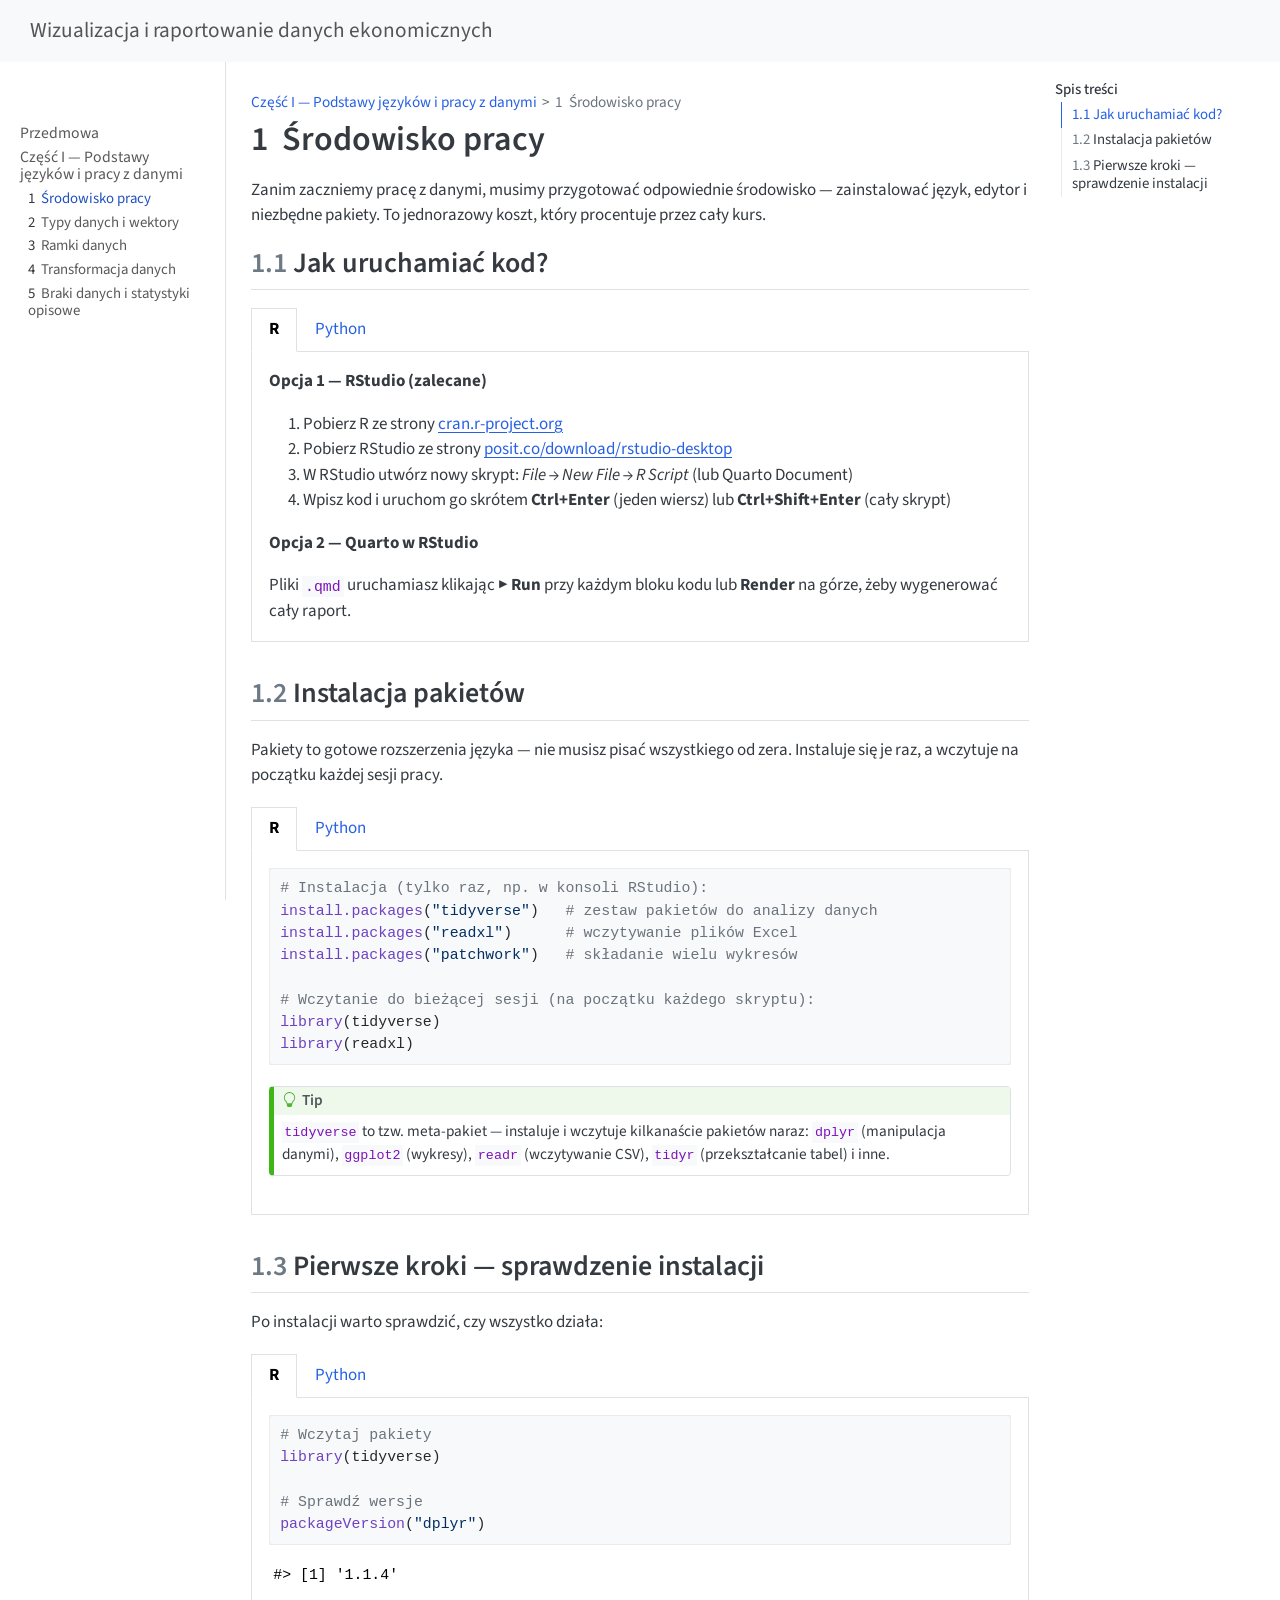
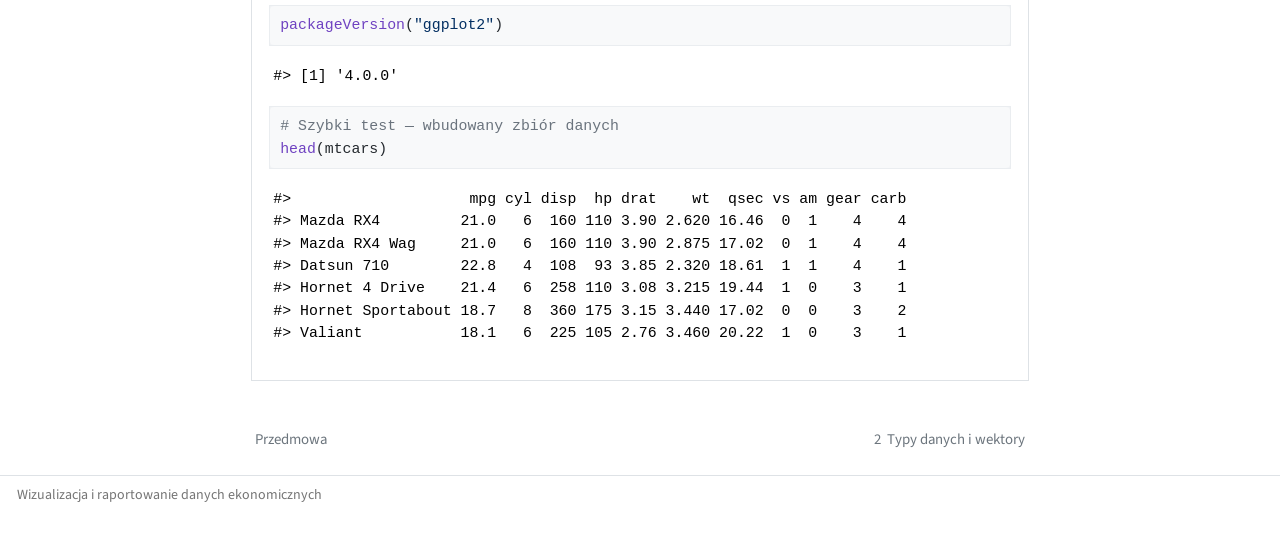
==== 01_srodowisko.html @ a5f4fa2a "Built site for gh-pages" ====
<!DOCTYPE html>
<html xmlns="http://www.w3.org/1999/xhtml" lang="en" xml:lang="en"><head>

<meta charset="utf-8">
<meta name="generator" content="quarto-1.6.42">

<meta name="viewport" content="width=device-width, initial-scale=1.0, user-scalable=yes">


<title>1&nbsp; Środowisko pracy – Wizualizacja i raportowanie danych ekonomicznych</title>
<style>
code{white-space: pre-wrap;}
span.smallcaps{font-variant: small-caps;}
div.columns{display: flex; gap: min(4vw, 1.5em);}
div.column{flex: auto; overflow-x: auto;}
div.hanging-indent{margin-left: 1.5em; text-indent: -1.5em;}
ul.task-list{list-style: none;}
ul.task-list li input[type="checkbox"] {
  width: 0.8em;
  margin: 0 0.8em 0.2em -1em; /* quarto-specific, see https://github.com/quarto-dev/quarto-cli/issues/4556 */ 
  vertical-align: middle;
}
/* CSS for syntax highlighting */
pre > code.sourceCode { white-space: pre; position: relative; }
pre > code.sourceCode > span { line-height: 1.25; }
pre > code.sourceCode > span:empty { height: 1.2em; }
.sourceCode { overflow: visible; }
code.sourceCode > span { color: inherit; text-decoration: inherit; }
div.sourceCode { margin: 1em 0; }
pre.sourceCode { margin: 0; }
@media screen {
div.sourceCode { overflow: auto; }
}
@media print {
pre > code.sourceCode { white-space: pre-wrap; }
pre > code.sourceCode > span { display: inline-block; text-indent: -5em; padding-left: 5em; }
}
pre.numberSource code
  { counter-reset: source-line 0; }
pre.numberSource code > span
  { position: relative; left: -4em; counter-increment: source-line; }
pre.numberSource code > span > a:first-child::before
  { content: counter(source-line);
    position: relative; left: -1em; text-align: right; vertical-align: baseline;
    border: none; display: inline-block;
    -webkit-touch-callout: none; -webkit-user-select: none;
    -khtml-user-select: none; -moz-user-select: none;
    -ms-user-select: none; user-select: none;
    padding: 0 4px; width: 4em;
  }
pre.numberSource { margin-left: 3em;  padding-left: 4px; }
div.sourceCode
  {   }
@media screen {
pre > code.sourceCode > span > a:first-child::before { text-decoration: underline; }
}
</style>


<script src="site_libs/quarto-nav/quarto-nav.js"></script>
<script src="site_libs/quarto-nav/headroom.min.js"></script>
<script src="site_libs/clipboard/clipboard.min.js"></script>
<script src="site_libs/quarto-search/autocomplete.umd.js"></script>
<script src="site_libs/quarto-search/fuse.min.js"></script>
<script src="site_libs/quarto-search/quarto-search.js"></script>
<meta name="quarto:offset" content="./">
<link href="./02_typy_wektory.html" rel="next">
<link href="./index.html" rel="prev">
<script src="site_libs/quarto-html/quarto.js"></script>
<script src="site_libs/quarto-html/popper.min.js"></script>
<script src="site_libs/quarto-html/tippy.umd.min.js"></script>
<script src="site_libs/quarto-html/anchor.min.js"></script>
<link href="site_libs/quarto-html/tippy.css" rel="stylesheet">
<link href="site_libs/quarto-html/quarto-syntax-highlighting-de84f8d6bb715db06a919283c2d1e787.css" rel="stylesheet" id="quarto-text-highlighting-styles">
<script src="site_libs/bootstrap/bootstrap.min.js"></script>
<link href="site_libs/bootstrap/bootstrap-icons.css" rel="stylesheet">
<link href="site_libs/bootstrap/bootstrap-c9e07bae24744c6aaad919302fb6df41.min.css" rel="stylesheet" append-hash="true" id="quarto-bootstrap" data-mode="light">
<script id="quarto-search-options" type="application/json">{
  "location": "navbar",
  "copy-button": false,
  "collapse-after": 3,
  "panel-placement": "end",
  "type": "overlay",
  "limit": 50,
  "keyboard-shortcut": [
    "f",
    "/",
    "s"
  ],
  "show-item-context": false,
  "language": {
    "search-no-results-text": "No results",
    "search-matching-documents-text": "matching documents",
    "search-copy-link-title": "Copy link to search",
    "search-hide-matches-text": "Hide additional matches",
    "search-more-match-text": "more match in this document",
    "search-more-matches-text": "more matches in this document",
    "search-clear-button-title": "Clear",
    "search-text-placeholder": "",
    "search-detached-cancel-button-title": "Cancel",
    "search-submit-button-title": "Submit",
    "search-label": "Search"
  }
}</script>
<style>html{ scroll-behavior: smooth; }</style>


<link rel="stylesheet" href="custom.css">
</head>

<body class="nav-sidebar docked nav-fixed">

<div id="quarto-search-results"></div>
  <header id="quarto-header" class="headroom fixed-top">
    <nav class="navbar navbar-expand-lg " data-bs-theme="dark">
      <div class="navbar-container container-fluid">
      <div class="navbar-brand-container mx-auto">
    <a class="navbar-brand" href="./index.html">
    <span class="navbar-title">Wizualizacja i raportowanie danych ekonomicznych</span>
    </a>
  </div>
            <div id="quarto-search" class="" title="Search"></div>
          <button class="navbar-toggler" type="button" data-bs-toggle="collapse" data-bs-target="#navbarCollapse" aria-controls="navbarCollapse" role="menu" aria-expanded="false" aria-label="Toggle navigation" onclick="if (window.quartoToggleHeadroom) { window.quartoToggleHeadroom(); }">
  <span class="navbar-toggler-icon"></span>
</button>
          <div class="collapse navbar-collapse" id="navbarCollapse">
            <ul class="navbar-nav navbar-nav-scroll ms-auto">
  <li class="nav-item compact">
    <a class="nav-link" href="https://github.com"> <i class="bi bi-github" role="img">
</i> 
<span class="menu-text"></span></a>
  </li>  
</ul>
          </div> <!-- /navcollapse -->
            <div class="quarto-navbar-tools">
</div>
      </div> <!-- /container-fluid -->
    </nav>
  <nav class="quarto-secondary-nav">
    <div class="container-fluid d-flex">
      <button type="button" class="quarto-btn-toggle btn" data-bs-toggle="collapse" role="button" data-bs-target=".quarto-sidebar-collapse-item" aria-controls="quarto-sidebar" aria-expanded="false" aria-label="Toggle sidebar navigation" onclick="if (window.quartoToggleHeadroom) { window.quartoToggleHeadroom(); }">
        <i class="bi bi-layout-text-sidebar-reverse"></i>
      </button>
        <nav class="quarto-page-breadcrumbs" aria-label="breadcrumb"><ol class="breadcrumb"><li class="breadcrumb-item"><a href="./01_srodowisko.html">Część I — Podstawy języków i pracy z danymi</a></li><li class="breadcrumb-item"><a href="./01_srodowisko.html"><span class="chapter-number">1</span>&nbsp; <span class="chapter-title">Środowisko pracy</span></a></li></ol></nav>
        <a class="flex-grow-1" role="navigation" data-bs-toggle="collapse" data-bs-target=".quarto-sidebar-collapse-item" aria-controls="quarto-sidebar" aria-expanded="false" aria-label="Toggle sidebar navigation" onclick="if (window.quartoToggleHeadroom) { window.quartoToggleHeadroom(); }">      
        </a>
      <button type="button" class="btn quarto-search-button" aria-label="Search" onclick="window.quartoOpenSearch();">
        <i class="bi bi-search"></i>
      </button>
    </div>
  </nav>
</header>
<!-- content -->
<div id="quarto-content" class="quarto-container page-columns page-rows-contents page-layout-article page-navbar">
<!-- sidebar -->
  <nav id="quarto-sidebar" class="sidebar collapse collapse-horizontal quarto-sidebar-collapse-item sidebar-navigation docked overflow-auto">
        <div class="mt-2 flex-shrink-0 align-items-center">
        <div class="sidebar-search">
        <div id="quarto-search" class="" title="Search"></div>
        </div>
        </div>
    <div class="sidebar-menu-container"> 
    <ul class="list-unstyled mt-1">
        <li class="sidebar-item">
  <div class="sidebar-item-container"> 
  <a href="./index.html" class="sidebar-item-text sidebar-link">
 <span class="menu-text">Przedmowa</span></a>
  </div>
</li>
        <li class="sidebar-item sidebar-item-section">
      <div class="sidebar-item-container"> 
            <a class="sidebar-item-text sidebar-link text-start" data-bs-toggle="collapse" data-bs-target="#quarto-sidebar-section-1" role="navigation" aria-expanded="true">
 <span class="menu-text">Część I — Podstawy języków i pracy z danymi</span></a>
          <a class="sidebar-item-toggle text-start" data-bs-toggle="collapse" data-bs-target="#quarto-sidebar-section-1" role="navigation" aria-expanded="true" aria-label="Toggle section">
            <i class="bi bi-chevron-right ms-2"></i>
          </a> 
      </div>
      <ul id="quarto-sidebar-section-1" class="collapse list-unstyled sidebar-section depth1 show">  
          <li class="sidebar-item">
  <div class="sidebar-item-container"> 
  <a href="./01_srodowisko.html" class="sidebar-item-text sidebar-link active">
 <span class="menu-text"><span class="chapter-number">1</span>&nbsp; <span class="chapter-title">Środowisko pracy</span></span></a>
  </div>
</li>
          <li class="sidebar-item">
  <div class="sidebar-item-container"> 
  <a href="./02_typy_wektory.html" class="sidebar-item-text sidebar-link">
 <span class="menu-text"><span class="chapter-number">2</span>&nbsp; <span class="chapter-title">Typy danych i wektory</span></span></a>
  </div>
</li>
          <li class="sidebar-item">
  <div class="sidebar-item-container"> 
  <a href="./03_ramki_danych.html" class="sidebar-item-text sidebar-link">
 <span class="menu-text"><span class="chapter-number">3</span>&nbsp; <span class="chapter-title">Ramki danych</span></span></a>
  </div>
</li>
          <li class="sidebar-item">
  <div class="sidebar-item-container"> 
  <a href="./04_transformacja.html" class="sidebar-item-text sidebar-link">
 <span class="menu-text"><span class="chapter-number">4</span>&nbsp; <span class="chapter-title">Transformacja danych</span></span></a>
  </div>
</li>
          <li class="sidebar-item">
  <div class="sidebar-item-container"> 
  <a href="./05_braki_statystyki.html" class="sidebar-item-text sidebar-link">
 <span class="menu-text"><span class="chapter-number">5</span>&nbsp; <span class="chapter-title">Braki danych i statystyki opisowe</span></span></a>
  </div>
</li>
      </ul>
  </li>
    </ul>
    </div>
</nav>
<div id="quarto-sidebar-glass" class="quarto-sidebar-collapse-item" data-bs-toggle="collapse" data-bs-target=".quarto-sidebar-collapse-item"></div>
<!-- margin-sidebar -->
    <div id="quarto-margin-sidebar" class="sidebar margin-sidebar">
        <nav id="TOC" role="doc-toc" class="toc-active">
    <h2 id="toc-title">Spis treści</h2>
   
  <ul>
  <li><a href="#jak-uruchamiać-kod" id="toc-jak-uruchamiać-kod" class="nav-link active" data-scroll-target="#jak-uruchamiać-kod"><span class="header-section-number">1.1</span> Jak uruchamiać kod?</a></li>
  <li><a href="#instalacja-pakietów" id="toc-instalacja-pakietów" class="nav-link" data-scroll-target="#instalacja-pakietów"><span class="header-section-number">1.2</span> Instalacja pakietów</a></li>
  <li><a href="#pierwsze-kroki-sprawdzenie-instalacji" id="toc-pierwsze-kroki-sprawdzenie-instalacji" class="nav-link" data-scroll-target="#pierwsze-kroki-sprawdzenie-instalacji"><span class="header-section-number">1.3</span> Pierwsze kroki — sprawdzenie instalacji</a></li>
  </ul>
</nav>
    </div>
<!-- main -->
<main class="content" id="quarto-document-content">

<header id="title-block-header" class="quarto-title-block default"><nav class="quarto-page-breadcrumbs quarto-title-breadcrumbs d-none d-lg-block" aria-label="breadcrumb"><ol class="breadcrumb"><li class="breadcrumb-item"><a href="./01_srodowisko.html">Część I — Podstawy języków i pracy z danymi</a></li><li class="breadcrumb-item"><a href="./01_srodowisko.html"><span class="chapter-number">1</span>&nbsp; <span class="chapter-title">Środowisko pracy</span></a></li></ol></nav>
<div class="quarto-title">
<h1 class="title"><span id="sec-env" class="quarto-section-identifier"><span class="chapter-number">1</span>&nbsp; <span class="chapter-title">Środowisko pracy</span></span></h1>
</div>



<div class="quarto-title-meta">

    
  
    
  </div>
  


</header>


<p>Zanim zaczniemy pracę z danymi, musimy przygotować odpowiednie środowisko — zainstalować język, edytor i niezbędne pakiety. To jednorazowy koszt, który procentuje przez cały kurs.</p>
<section id="jak-uruchamiać-kod" class="level2" data-number="1.1">
<h2 data-number="1.1" class="anchored" data-anchor-id="jak-uruchamiać-kod"><span class="header-section-number">1.1</span> Jak uruchamiać kod?</h2>
<div class="tabset-margin-container"></div><div class="panel-tabset">
<ul class="nav nav-tabs" role="tablist"><li class="nav-item" role="presentation"><a class="nav-link active" id="tabset-1-1-tab" data-bs-toggle="tab" data-bs-target="#tabset-1-1" role="tab" aria-controls="tabset-1-1" aria-selected="true" aria-current="page">R</a></li><li class="nav-item" role="presentation"><a class="nav-link" id="tabset-1-2-tab" data-bs-toggle="tab" data-bs-target="#tabset-1-2" role="tab" aria-controls="tabset-1-2" aria-selected="false">Python</a></li></ul>
<div class="tab-content">
<div id="tabset-1-1" class="tab-pane active" role="tabpanel" aria-labelledby="tabset-1-1-tab">
<p><strong>Opcja 1 — RStudio (zalecane)</strong></p>
<ol type="1">
<li>Pobierz R ze strony <a href="https://cran.r-project.org/">cran.r-project.org</a></li>
<li>Pobierz RStudio ze strony <a href="https://posit.co/download/rstudio-desktop/">posit.co/download/rstudio-desktop</a></li>
<li>W RStudio utwórz nowy skrypt: <em>File → New File → R Script</em> (lub Quarto Document)</li>
<li>Wpisz kod i uruchom go skrótem <strong>Ctrl+Enter</strong> (jeden wiersz) lub <strong>Ctrl+Shift+Enter</strong> (cały skrypt)</li>
</ol>
<p><strong>Opcja 2 — Quarto w RStudio</strong></p>
<p>Pliki <code>.qmd</code> uruchamiasz klikając <strong>▶ Run</strong> przy każdym bloku kodu lub <strong>Render</strong> na górze, żeby wygenerować cały raport.</p>
</div>
<div id="tabset-1-2" class="tab-pane" role="tabpanel" aria-labelledby="tabset-1-2-tab">
<p><strong>Opcja 1 — VS Code (zalecane)</strong></p>
<ol type="1">
<li>Pobierz Python ze strony <a href="https://www.python.org/downloads/">python.org/downloads</a></li>
<li>Pobierz VS Code ze strony <a href="https://code.visualstudio.com/">code.visualstudio.com</a></li>
<li>Zainstaluj rozszerzenie <em>Python</em> i <em>Jupyter</em> w VS Code</li>
<li>Otwórz folder, utwórz plik <code>.py</code> lub <code>.ipynb</code> (notatnik Jupyter)</li>
</ol>
<p><strong>Opcja 2 — Jupyter Notebook / JupyterLab</strong></p>
<div class="sourceCode" id="cb1"><pre class="sourceCode bash code-with-copy"><code class="sourceCode bash"><span id="cb1-1"><a href="#cb1-1" aria-hidden="true" tabindex="-1"></a><span class="co"># Instalacja przez pip (w terminalu/wierszu poleceń):</span></span>
<span id="cb1-2"><a href="#cb1-2" aria-hidden="true" tabindex="-1"></a><span class="ex">pip</span> install jupyterlab pandas matplotlib seaborn</span>
<span id="cb1-3"><a href="#cb1-3" aria-hidden="true" tabindex="-1"></a></span>
<span id="cb1-4"><a href="#cb1-4" aria-hidden="true" tabindex="-1"></a><span class="co"># Uruchomienie:</span></span>
<span id="cb1-5"><a href="#cb1-5" aria-hidden="true" tabindex="-1"></a><span class="ex">jupyter</span> lab</span></code><button title="Copy to Clipboard" class="code-copy-button"><i class="bi"></i></button></pre></div>
<p><strong>Opcja 3 — Quarto w VS Code</strong></p>
<p>Analogicznie do R — pliki <code>.qmd</code> obsługują zarówno R, jak i Python.</p>
</div>
</div>
</div>
</section>
<section id="instalacja-pakietów" class="level2" data-number="1.2">
<h2 data-number="1.2" class="anchored" data-anchor-id="instalacja-pakietów"><span class="header-section-number">1.2</span> Instalacja pakietów</h2>
<p>Pakiety to gotowe rozszerzenia języka — nie musisz pisać wszystkiego od zera. Instaluje się je raz, a wczytuje na początku każdej sesji pracy.</p>
<div class="tabset-margin-container"></div><div class="panel-tabset">
<ul class="nav nav-tabs" role="tablist"><li class="nav-item" role="presentation"><a class="nav-link active" id="tabset-2-1-tab" data-bs-toggle="tab" data-bs-target="#tabset-2-1" role="tab" aria-controls="tabset-2-1" aria-selected="true">R</a></li><li class="nav-item" role="presentation"><a class="nav-link" id="tabset-2-2-tab" data-bs-toggle="tab" data-bs-target="#tabset-2-2" role="tab" aria-controls="tabset-2-2" aria-selected="false">Python</a></li></ul>
<div class="tab-content">
<div id="tabset-2-1" class="tab-pane active" role="tabpanel" aria-labelledby="tabset-2-1-tab">
<div class="sourceCode" id="cb2"><pre class="sourceCode r code-with-copy"><code class="sourceCode r"><span id="cb2-1"><a href="#cb2-1" aria-hidden="true" tabindex="-1"></a><span class="co"># Instalacja (tylko raz, np. w konsoli RStudio):</span></span>
<span id="cb2-2"><a href="#cb2-2" aria-hidden="true" tabindex="-1"></a><span class="fu">install.packages</span>(<span class="st">"tidyverse"</span>)   <span class="co"># zestaw pakietów do analizy danych</span></span>
<span id="cb2-3"><a href="#cb2-3" aria-hidden="true" tabindex="-1"></a><span class="fu">install.packages</span>(<span class="st">"readxl"</span>)      <span class="co"># wczytywanie plików Excel</span></span>
<span id="cb2-4"><a href="#cb2-4" aria-hidden="true" tabindex="-1"></a><span class="fu">install.packages</span>(<span class="st">"patchwork"</span>)   <span class="co"># składanie wielu wykresów</span></span>
<span id="cb2-5"><a href="#cb2-5" aria-hidden="true" tabindex="-1"></a></span>
<span id="cb2-6"><a href="#cb2-6" aria-hidden="true" tabindex="-1"></a><span class="co"># Wczytanie do bieżącej sesji (na początku każdego skryptu):</span></span>
<span id="cb2-7"><a href="#cb2-7" aria-hidden="true" tabindex="-1"></a><span class="fu">library</span>(tidyverse)</span>
<span id="cb2-8"><a href="#cb2-8" aria-hidden="true" tabindex="-1"></a><span class="fu">library</span>(readxl)</span></code><button title="Copy to Clipboard" class="code-copy-button"><i class="bi"></i></button></pre></div>
<div class="callout callout-style-default callout-tip callout-titled">
<div class="callout-header d-flex align-content-center">
<div class="callout-icon-container">
<i class="callout-icon"></i>
</div>
<div class="callout-title-container flex-fill">
Tip
</div>
</div>
<div class="callout-body-container callout-body">
<p><code>tidyverse</code> to tzw. meta-pakiet — instaluje i wczytuje kilkanaście pakietów naraz: <code>dplyr</code> (manipulacja danymi), <code>ggplot2</code> (wykresy), <code>readr</code> (wczytywanie CSV), <code>tidyr</code> (przekształcanie tabel) i inne.</p>
</div>
</div>
</div>
<div id="tabset-2-2" class="tab-pane" role="tabpanel" aria-labelledby="tabset-2-2-tab">
<div class="sourceCode" id="cb3"><pre class="sourceCode bash code-with-copy"><code class="sourceCode bash"><span id="cb3-1"><a href="#cb3-1" aria-hidden="true" tabindex="-1"></a><span class="co"># Instalacja (tylko raz, w terminalu/wierszu poleceń):</span></span>
<span id="cb3-2"><a href="#cb3-2" aria-hidden="true" tabindex="-1"></a><span class="ex">pip</span> install pandas matplotlib seaborn openpyxl</span></code><button title="Copy to Clipboard" class="code-copy-button"><i class="bi"></i></button></pre></div>
<div class="sourceCode" id="cb4"><pre class="sourceCode python code-with-copy"><code class="sourceCode python"><span id="cb4-1"><a href="#cb4-1" aria-hidden="true" tabindex="-1"></a><span class="co"># Import na początku każdego skryptu/notatnika:</span></span>
<span id="cb4-2"><a href="#cb4-2" aria-hidden="true" tabindex="-1"></a><span class="im">import</span> pandas <span class="im">as</span> pd</span>
<span id="cb4-3"><a href="#cb4-3" aria-hidden="true" tabindex="-1"></a><span class="im">import</span> numpy <span class="im">as</span> np</span>
<span id="cb4-4"><a href="#cb4-4" aria-hidden="true" tabindex="-1"></a><span class="im">import</span> matplotlib.pyplot <span class="im">as</span> plt</span>
<span id="cb4-5"><a href="#cb4-5" aria-hidden="true" tabindex="-1"></a><span class="im">import</span> seaborn <span class="im">as</span> sns</span></code><button title="Copy to Clipboard" class="code-copy-button"><i class="bi"></i></button></pre></div>
<div class="callout callout-style-default callout-tip callout-titled">
<div class="callout-header d-flex align-content-center">
<div class="callout-icon-container">
<i class="callout-icon"></i>
</div>
<div class="callout-title-container flex-fill">
Tip
</div>
</div>
<div class="callout-body-container callout-body">
<p><code>pandas</code> to odpowiednik <code>dplyr</code> + <code>readr</code> z R. <code>seaborn</code> to odpowiednik <code>ggplot2</code> (uproszczony). <code>matplotlib</code> jest bardziej niskopoziomowy — daje więcej kontroli nad detalami wykresu. <code>numpy</code> obsługuje obliczenia numeryczne.</p>
</div>
</div>
</div>
</div>
</div>
</section>
<section id="pierwsze-kroki-sprawdzenie-instalacji" class="level2" data-number="1.3">
<h2 data-number="1.3" class="anchored" data-anchor-id="pierwsze-kroki-sprawdzenie-instalacji"><span class="header-section-number">1.3</span> Pierwsze kroki — sprawdzenie instalacji</h2>
<p>Po instalacji warto sprawdzić, czy wszystko działa:</p>
<div class="tabset-margin-container"></div><div class="panel-tabset">
<ul class="nav nav-tabs" role="tablist"><li class="nav-item" role="presentation"><a class="nav-link active" id="tabset-3-1-tab" data-bs-toggle="tab" data-bs-target="#tabset-3-1" role="tab" aria-controls="tabset-3-1" aria-selected="true">R</a></li><li class="nav-item" role="presentation"><a class="nav-link" id="tabset-3-2-tab" data-bs-toggle="tab" data-bs-target="#tabset-3-2" role="tab" aria-controls="tabset-3-2" aria-selected="false">Python</a></li></ul>
<div class="tab-content">
<div id="tabset-3-1" class="tab-pane active" role="tabpanel" aria-labelledby="tabset-3-1-tab">
<div class="cell">
<div class="sourceCode cell-code" id="cb5"><pre class="sourceCode r code-with-copy"><code class="sourceCode r"><span id="cb5-1"><a href="#cb5-1" aria-hidden="true" tabindex="-1"></a><span class="co"># Wczytaj pakiety</span></span>
<span id="cb5-2"><a href="#cb5-2" aria-hidden="true" tabindex="-1"></a><span class="fu">library</span>(tidyverse)</span>
<span id="cb5-3"><a href="#cb5-3" aria-hidden="true" tabindex="-1"></a></span>
<span id="cb5-4"><a href="#cb5-4" aria-hidden="true" tabindex="-1"></a><span class="co"># Sprawdź wersje</span></span>
<span id="cb5-5"><a href="#cb5-5" aria-hidden="true" tabindex="-1"></a><span class="fu">packageVersion</span>(<span class="st">"dplyr"</span>)</span></code><button title="Copy to Clipboard" class="code-copy-button"><i class="bi"></i></button></pre></div>
<div class="cell-output cell-output-stdout">
<pre><code>#&gt; [1] '1.1.4'</code></pre>
</div>
<div class="sourceCode cell-code" id="cb7"><pre class="sourceCode r code-with-copy"><code class="sourceCode r"><span id="cb7-1"><a href="#cb7-1" aria-hidden="true" tabindex="-1"></a><span class="fu">packageVersion</span>(<span class="st">"ggplot2"</span>)</span></code><button title="Copy to Clipboard" class="code-copy-button"><i class="bi"></i></button></pre></div>
<div class="cell-output cell-output-stdout">
<pre><code>#&gt; [1] '4.0.0'</code></pre>
</div>
<div class="sourceCode cell-code" id="cb9"><pre class="sourceCode r code-with-copy"><code class="sourceCode r"><span id="cb9-1"><a href="#cb9-1" aria-hidden="true" tabindex="-1"></a><span class="co"># Szybki test — wbudowany zbiór danych</span></span>
<span id="cb9-2"><a href="#cb9-2" aria-hidden="true" tabindex="-1"></a><span class="fu">head</span>(mtcars)</span></code><button title="Copy to Clipboard" class="code-copy-button"><i class="bi"></i></button></pre></div>
<div class="cell-output cell-output-stdout">
<pre><code>#&gt;                    mpg cyl disp  hp drat    wt  qsec vs am gear carb
#&gt; Mazda RX4         21.0   6  160 110 3.90 2.620 16.46  0  1    4    4
#&gt; Mazda RX4 Wag     21.0   6  160 110 3.90 2.875 17.02  0  1    4    4
#&gt; Datsun 710        22.8   4  108  93 3.85 2.320 18.61  1  1    4    1
#&gt; Hornet 4 Drive    21.4   6  258 110 3.08 3.215 19.44  1  0    3    1
#&gt; Hornet Sportabout 18.7   8  360 175 3.15 3.440 17.02  0  0    3    2
#&gt; Valiant           18.1   6  225 105 2.76 3.460 20.22  1  0    3    1</code></pre>
</div>
</div>
</div>
<div id="tabset-3-2" class="tab-pane" role="tabpanel" aria-labelledby="tabset-3-2-tab">
<div class="sourceCode" id="cb11"><pre class="sourceCode python code-with-copy"><code class="sourceCode python"><span id="cb11-1"><a href="#cb11-1" aria-hidden="true" tabindex="-1"></a><span class="im">import</span> pandas <span class="im">as</span> pd</span>
<span id="cb11-2"><a href="#cb11-2" aria-hidden="true" tabindex="-1"></a><span class="im">import</span> matplotlib.pyplot <span class="im">as</span> plt</span>
<span id="cb11-3"><a href="#cb11-3" aria-hidden="true" tabindex="-1"></a></span>
<span id="cb11-4"><a href="#cb11-4" aria-hidden="true" tabindex="-1"></a><span class="co"># Sprawdź wersje</span></span>
<span id="cb11-5"><a href="#cb11-5" aria-hidden="true" tabindex="-1"></a><span class="bu">print</span>(<span class="ss">f"pandas: </span><span class="sc">{</span>pd<span class="sc">.</span>__version__<span class="sc">}</span><span class="ss">"</span>)</span>
<span id="cb11-6"><a href="#cb11-6" aria-hidden="true" tabindex="-1"></a></span>
<span id="cb11-7"><a href="#cb11-7" aria-hidden="true" tabindex="-1"></a><span class="co"># Szybki test — wbudowany zbiór danych</span></span>
<span id="cb11-8"><a href="#cb11-8" aria-hidden="true" tabindex="-1"></a><span class="im">import</span> seaborn <span class="im">as</span> sns</span>
<span id="cb11-9"><a href="#cb11-9" aria-hidden="true" tabindex="-1"></a>tips <span class="op">=</span> sns.load_dataset(<span class="st">"tips"</span>)</span>
<span id="cb11-10"><a href="#cb11-10" aria-hidden="true" tabindex="-1"></a><span class="bu">print</span>(tips.head())</span></code><button title="Copy to Clipboard" class="code-copy-button"><i class="bi"></i></button></pre></div>
</div>
</div>
</div>


</section>

</main> <!-- /main -->
<script id="quarto-html-after-body" type="application/javascript">
window.document.addEventListener("DOMContentLoaded", function (event) {
  const toggleBodyColorMode = (bsSheetEl) => {
    const mode = bsSheetEl.getAttribute("data-mode");
    const bodyEl = window.document.querySelector("body");
    if (mode === "dark") {
      bodyEl.classList.add("quarto-dark");
      bodyEl.classList.remove("quarto-light");
    } else {
      bodyEl.classList.add("quarto-light");
      bodyEl.classList.remove("quarto-dark");
    }
  }
  const toggleBodyColorPrimary = () => {
    const bsSheetEl = window.document.querySelector("link#quarto-bootstrap");
    if (bsSheetEl) {
      toggleBodyColorMode(bsSheetEl);
    }
  }
  toggleBodyColorPrimary();  
  const icon = "";
  const anchorJS = new window.AnchorJS();
  anchorJS.options = {
    placement: 'right',
    icon: icon
  };
  anchorJS.add('.anchored');
  const isCodeAnnotation = (el) => {
    for (const clz of el.classList) {
      if (clz.startsWith('code-annotation-')) {                     
        return true;
      }
    }
    return false;
  }
  const onCopySuccess = function(e) {
    // button target
    const button = e.trigger;
    // don't keep focus
    button.blur();
    // flash "checked"
    button.classList.add('code-copy-button-checked');
    var currentTitle = button.getAttribute("title");
    button.setAttribute("title", "Copied!");
    let tooltip;
    if (window.bootstrap) {
      button.setAttribute("data-bs-toggle", "tooltip");
      button.setAttribute("data-bs-placement", "left");
      button.setAttribute("data-bs-title", "Copied!");
      tooltip = new bootstrap.Tooltip(button, 
        { trigger: "manual", 
          customClass: "code-copy-button-tooltip",
          offset: [0, -8]});
      tooltip.show();    
    }
    setTimeout(function() {
      if (tooltip) {
        tooltip.hide();
        button.removeAttribute("data-bs-title");
        button.removeAttribute("data-bs-toggle");
        button.removeAttribute("data-bs-placement");
      }
      button.setAttribute("title", currentTitle);
      button.classList.remove('code-copy-button-checked');
    }, 1000);
    // clear code selection
    e.clearSelection();
  }
  const getTextToCopy = function(trigger) {
      const codeEl = trigger.previousElementSibling.cloneNode(true);
      for (const childEl of codeEl.children) {
        if (isCodeAnnotation(childEl)) {
          childEl.remove();
        }
      }
      return codeEl.innerText;
  }
  const clipboard = new window.ClipboardJS('.code-copy-button:not([data-in-quarto-modal])', {
    text: getTextToCopy
  });
  clipboard.on('success', onCopySuccess);
  if (window.document.getElementById('quarto-embedded-source-code-modal')) {
    const clipboardModal = new window.ClipboardJS('.code-copy-button[data-in-quarto-modal]', {
      text: getTextToCopy,
      container: window.document.getElementById('quarto-embedded-source-code-modal')
    });
    clipboardModal.on('success', onCopySuccess);
  }
    var localhostRegex = new RegExp(/^(?:http|https):\/\/localhost\:?[0-9]*\//);
    var mailtoRegex = new RegExp(/^mailto:/);
      var filterRegex = new RegExp('/' + window.location.host + '/');
    var isInternal = (href) => {
        return filterRegex.test(href) || localhostRegex.test(href) || mailtoRegex.test(href);
    }
    // Inspect non-navigation links and adorn them if external
 	var links = window.document.querySelectorAll('a[href]:not(.nav-link):not(.navbar-brand):not(.toc-action):not(.sidebar-link):not(.sidebar-item-toggle):not(.pagination-link):not(.no-external):not([aria-hidden]):not(.dropdown-item):not(.quarto-navigation-tool):not(.about-link)');
    for (var i=0; i<links.length; i++) {
      const link = links[i];
      if (!isInternal(link.href)) {
        // undo the damage that might have been done by quarto-nav.js in the case of
        // links that we want to consider external
        if (link.dataset.originalHref !== undefined) {
          link.href = link.dataset.originalHref;
        }
      }
    }
  function tippyHover(el, contentFn, onTriggerFn, onUntriggerFn) {
    const config = {
      allowHTML: true,
      maxWidth: 500,
      delay: 100,
      arrow: false,
      appendTo: function(el) {
          return el.parentElement;
      },
      interactive: true,
      interactiveBorder: 10,
      theme: 'quarto',
      placement: 'bottom-start',
    };
    if (contentFn) {
      config.content = contentFn;
    }
    if (onTriggerFn) {
      config.onTrigger = onTriggerFn;
    }
    if (onUntriggerFn) {
      config.onUntrigger = onUntriggerFn;
    }
    window.tippy(el, config); 
  }
  const noterefs = window.document.querySelectorAll('a[role="doc-noteref"]');
  for (var i=0; i<noterefs.length; i++) {
    const ref = noterefs[i];
    tippyHover(ref, function() {
      // use id or data attribute instead here
      let href = ref.getAttribute('data-footnote-href') || ref.getAttribute('href');
      try { href = new URL(href).hash; } catch {}
      const id = href.replace(/^#\/?/, "");
      const note = window.document.getElementById(id);
      if (note) {
        return note.innerHTML;
      } else {
        return "";
      }
    });
  }
  const xrefs = window.document.querySelectorAll('a.quarto-xref');
  const processXRef = (id, note) => {
    // Strip column container classes
    const stripColumnClz = (el) => {
      el.classList.remove("page-full", "page-columns");
      if (el.children) {
        for (const child of el.children) {
          stripColumnClz(child);
        }
      }
    }
    stripColumnClz(note)
    if (id === null || id.startsWith('sec-')) {
      // Special case sections, only their first couple elements
      const container = document.createElement("div");
      if (note.children && note.children.length > 2) {
        container.appendChild(note.children[0].cloneNode(true));
        for (let i = 1; i < note.children.length; i++) {
          const child = note.children[i];
          if (child.tagName === "P" && child.innerText === "") {
            continue;
          } else {
            container.appendChild(child.cloneNode(true));
            break;
          }
        }
        if (window.Quarto?.typesetMath) {
          window.Quarto.typesetMath(container);
        }
        return container.innerHTML
      } else {
        if (window.Quarto?.typesetMath) {
          window.Quarto.typesetMath(note);
        }
        return note.innerHTML;
      }
    } else {
      // Remove any anchor links if they are present
      const anchorLink = note.querySelector('a.anchorjs-link');
      if (anchorLink) {
        anchorLink.remove();
      }
      if (window.Quarto?.typesetMath) {
        window.Quarto.typesetMath(note);
      }
      if (note.classList.contains("callout")) {
        return note.outerHTML;
      } else {
        return note.innerHTML;
      }
    }
  }
  for (var i=0; i<xrefs.length; i++) {
    const xref = xrefs[i];
    tippyHover(xref, undefined, function(instance) {
      instance.disable();
      let url = xref.getAttribute('href');
      let hash = undefined; 
      if (url.startsWith('#')) {
        hash = url;
      } else {
        try { hash = new URL(url).hash; } catch {}
      }
      if (hash) {
        const id = hash.replace(/^#\/?/, "");
        const note = window.document.getElementById(id);
        if (note !== null) {
          try {
            const html = processXRef(id, note.cloneNode(true));
            instance.setContent(html);
          } finally {
            instance.enable();
            instance.show();
          }
        } else {
          // See if we can fetch this
          fetch(url.split('#')[0])
          .then(res => res.text())
          .then(html => {
            const parser = new DOMParser();
            const htmlDoc = parser.parseFromString(html, "text/html");
            const note = htmlDoc.getElementById(id);
            if (note !== null) {
              const html = processXRef(id, note);
              instance.setContent(html);
            } 
          }).finally(() => {
            instance.enable();
            instance.show();
          });
        }
      } else {
        // See if we can fetch a full url (with no hash to target)
        // This is a special case and we should probably do some content thinning / targeting
        fetch(url)
        .then(res => res.text())
        .then(html => {
          const parser = new DOMParser();
          const htmlDoc = parser.parseFromString(html, "text/html");
          const note = htmlDoc.querySelector('main.content');
          if (note !== null) {
            // This should only happen for chapter cross references
            // (since there is no id in the URL)
            // remove the first header
            if (note.children.length > 0 && note.children[0].tagName === "HEADER") {
              note.children[0].remove();
            }
            const html = processXRef(null, note);
            instance.setContent(html);
          } 
        }).finally(() => {
          instance.enable();
          instance.show();
        });
      }
    }, function(instance) {
    });
  }
      let selectedAnnoteEl;
      const selectorForAnnotation = ( cell, annotation) => {
        let cellAttr = 'data-code-cell="' + cell + '"';
        let lineAttr = 'data-code-annotation="' +  annotation + '"';
        const selector = 'span[' + cellAttr + '][' + lineAttr + ']';
        return selector;
      }
      const selectCodeLines = (annoteEl) => {
        const doc = window.document;
        const targetCell = annoteEl.getAttribute("data-target-cell");
        const targetAnnotation = annoteEl.getAttribute("data-target-annotation");
        const annoteSpan = window.document.querySelector(selectorForAnnotation(targetCell, targetAnnotation));
        const lines = annoteSpan.getAttribute("data-code-lines").split(",");
        const lineIds = lines.map((line) => {
          return targetCell + "-" + line;
        })
        let top = null;
        let height = null;
        let parent = null;
        if (lineIds.length > 0) {
            //compute the position of the single el (top and bottom and make a div)
            const el = window.document.getElementById(lineIds[0]);
            top = el.offsetTop;
            height = el.offsetHeight;
            parent = el.parentElement.parentElement;
          if (lineIds.length > 1) {
            const lastEl = window.document.getElementById(lineIds[lineIds.length - 1]);
            const bottom = lastEl.offsetTop + lastEl.offsetHeight;
            height = bottom - top;
          }
          if (top !== null && height !== null && parent !== null) {
            // cook up a div (if necessary) and position it 
            let div = window.document.getElementById("code-annotation-line-highlight");
            if (div === null) {
              div = window.document.createElement("div");
              div.setAttribute("id", "code-annotation-line-highlight");
              div.style.position = 'absolute';
              parent.appendChild(div);
            }
            div.style.top = top - 2 + "px";
            div.style.height = height + 4 + "px";
            div.style.left = 0;
            let gutterDiv = window.document.getElementById("code-annotation-line-highlight-gutter");
            if (gutterDiv === null) {
              gutterDiv = window.document.createElement("div");
              gutterDiv.setAttribute("id", "code-annotation-line-highlight-gutter");
              gutterDiv.style.position = 'absolute';
              const codeCell = window.document.getElementById(targetCell);
              const gutter = codeCell.querySelector('.code-annotation-gutter');
              gutter.appendChild(gutterDiv);
            }
            gutterDiv.style.top = top - 2 + "px";
            gutterDiv.style.height = height + 4 + "px";
          }
          selectedAnnoteEl = annoteEl;
        }
      };
      const unselectCodeLines = () => {
        const elementsIds = ["code-annotation-line-highlight", "code-annotation-line-highlight-gutter"];
        elementsIds.forEach((elId) => {
          const div = window.document.getElementById(elId);
          if (div) {
            div.remove();
          }
        });
        selectedAnnoteEl = undefined;
      };
        // Handle positioning of the toggle
    window.addEventListener(
      "resize",
      throttle(() => {
        elRect = undefined;
        if (selectedAnnoteEl) {
          selectCodeLines(selectedAnnoteEl);
        }
      }, 10)
    );
    function throttle(fn, ms) {
    let throttle = false;
    let timer;
      return (...args) => {
        if(!throttle) { // first call gets through
            fn.apply(this, args);
            throttle = true;
        } else { // all the others get throttled
            if(timer) clearTimeout(timer); // cancel #2
            timer = setTimeout(() => {
              fn.apply(this, args);
              timer = throttle = false;
            }, ms);
        }
      };
    }
      // Attach click handler to the DT
      const annoteDls = window.document.querySelectorAll('dt[data-target-cell]');
      for (const annoteDlNode of annoteDls) {
        annoteDlNode.addEventListener('click', (event) => {
          const clickedEl = event.target;
          if (clickedEl !== selectedAnnoteEl) {
            unselectCodeLines();
            const activeEl = window.document.querySelector('dt[data-target-cell].code-annotation-active');
            if (activeEl) {
              activeEl.classList.remove('code-annotation-active');
            }
            selectCodeLines(clickedEl);
            clickedEl.classList.add('code-annotation-active');
          } else {
            // Unselect the line
            unselectCodeLines();
            clickedEl.classList.remove('code-annotation-active');
          }
        });
      }
  const findCites = (el) => {
    const parentEl = el.parentElement;
    if (parentEl) {
      const cites = parentEl.dataset.cites;
      if (cites) {
        return {
          el,
          cites: cites.split(' ')
        };
      } else {
        return findCites(el.parentElement)
      }
    } else {
      return undefined;
    }
  };
  var bibliorefs = window.document.querySelectorAll('a[role="doc-biblioref"]');
  for (var i=0; i<bibliorefs.length; i++) {
    const ref = bibliorefs[i];
    const citeInfo = findCites(ref);
    if (citeInfo) {
      tippyHover(citeInfo.el, function() {
        var popup = window.document.createElement('div');
        citeInfo.cites.forEach(function(cite) {
          var citeDiv = window.document.createElement('div');
          citeDiv.classList.add('hanging-indent');
          citeDiv.classList.add('csl-entry');
          var biblioDiv = window.document.getElementById('ref-' + cite);
          if (biblioDiv) {
            citeDiv.innerHTML = biblioDiv.innerHTML;
          }
          popup.appendChild(citeDiv);
        });
        return popup.innerHTML;
      });
    }
  }
});
</script>
<nav class="page-navigation">
  <div class="nav-page nav-page-previous">
      <a href="./index.html" class="pagination-link" aria-label="Przedmowa">
        <i class="bi bi-arrow-left-short"></i> <span class="nav-page-text">Przedmowa</span>
      </a>          
  </div>
  <div class="nav-page nav-page-next">
      <a href="./02_typy_wektory.html" class="pagination-link" aria-label="Typy danych i wektory">
        <span class="nav-page-text"><span class="chapter-number">2</span>&nbsp; <span class="chapter-title">Typy danych i wektory</span></span> <i class="bi bi-arrow-right-short"></i>
      </a>
  </div>
</nav>
</div> <!-- /content -->
<footer class="footer">
  <div class="nav-footer">
    <div class="nav-footer-left">
<p>Wizualizacja i raportowanie danych ekonomicznych</p>
</div>   
    <div class="nav-footer-center">
      &nbsp;
    </div>
    <div class="nav-footer-right">
      <ul class="footer-items list-unstyled">
    <li class="nav-item compact">
    <a class="nav-link" href="https://github.com">
      <i class="bi bi-github" role="img">
</i> 
    </a>
  </li>  
</ul>
    </div>
  </div>
</footer>




<script src="site_libs/quarto-html/zenscroll-min.js"></script>
</body></html>
---- site_libs/quarto-html/tippy.css ----
.tippy-box[data-animation=fade][data-state=hidden]{opacity:0}[data-tippy-root]{max-width:calc(100vw - 10px)}.tippy-box{position:relative;background-color:#333;color:#fff;border-radius:4px;font-size:14px;line-height:1.4;white-space:normal;outline:0;transition-property:transform,visibility,opacity}.tippy-box[data-placement^=top]>.tippy-arrow{bottom:0}.tippy-box[data-placement^=top]>.tippy-arrow:before{bottom:-7px;left:0;border-width:8px 8px 0;border-top-color:initial;transform-origin:center top}.tippy-box[data-placement^=bottom]>.tippy-arrow{top:0}.tippy-box[data-placement^=bottom]>.tippy-arrow:before{top:-7px;left:0;border-width:0 8px 8px;border-bottom-color:initial;transform-origin:center bottom}.tippy-box[data-placement^=left]>.tippy-arrow{right:0}.tippy-box[data-placement^=left]>.tippy-arrow:before{border-width:8px 0 8px 8px;border-left-color:initial;right:-7px;transform-origin:center left}.tippy-box[data-placement^=right]>.tippy-arrow{left:0}.tippy-box[data-placement^=right]>.tippy-arrow:before{left:-7px;border-width:8px 8px 8px 0;border-right-color:initial;transform-origin:center right}.tippy-box[data-inertia][data-state=visible]{transition-timing-function:cubic-bezier(.54,1.5,.38,1.11)}.tippy-arrow{width:16px;height:16px;color:#333}.tippy-arrow:before{content:"";position:absolute;border-color:transparent;border-style:solid}.tippy-content{position:relative;padding:5px 9px;z-index:1}
---- site_libs/quarto-html/quarto-syntax-highlighting-de84f8d6bb715db06a919283c2d1e787.css ----
/* quarto syntax highlight colors */
:root {
  --quarto-hl-al-color: #ff5555;
  --quarto-hl-an-color: #6a737d;
  --quarto-hl-at-color: #d73a49;
  --quarto-hl-bn-color: #005cc5;
  --quarto-hl-bu-color: #d73a49;
  --quarto-hl-ch-color: #032f62;
  --quarto-hl-co-color: #6a737d;
  --quarto-hl-cv-color: #6a737d;
  --quarto-hl-cn-color: #005cc5;
  --quarto-hl-cf-color: #d73a49;
  --quarto-hl-dt-color: #d73a49;
  --quarto-hl-dv-color: #005cc5;
  --quarto-hl-do-color: #6a737d;
  --quarto-hl-er-color: #ff5555;
  --quarto-hl-ex-color: #d73a49;
  --quarto-hl-fl-color: #005cc5;
  --quarto-hl-fu-color: #6f42c1;
  --quarto-hl-im-color: #032f62;
  --quarto-hl-in-color: #6a737d;
  --quarto-hl-kw-color: #d73a49;
  --quarto-hl-op-color: #24292e;
  --quarto-hl-pp-color: #d73a49;
  --quarto-hl-re-color: #6a737d;
  --quarto-hl-sc-color: #005cc5;
  --quarto-hl-ss-color: #032f62;
  --quarto-hl-st-color: #032f62;
  --quarto-hl-va-color: #e36209;
  --quarto-hl-vs-color: #032f62;
  --quarto-hl-wa-color: #ff5555;
}

/* other quarto variables */
:root {
  --quarto-font-monospace: SFMono-Regular, Menlo, Monaco, Consolas, "Liberation Mono", "Courier New", monospace;
}

code span.al {
  font-weight: bold;
  color: #ff5555;
}

code span.an {
  color: #6a737d;
}

code span.at {
  color: #d73a49;
}

code span.bn {
  color: #005cc5;
}

code span.bu {
  color: #d73a49;
}

code span.ch {
  color: #032f62;
}

code span.co {
  color: #6a737d;
}

code span.cv {
  color: #6a737d;
}

code span.cn {
  color: #005cc5;
}

code span.cf {
  color: #d73a49;
}

code span.dt {
  color: #d73a49;
}

code span.dv {
  color: #005cc5;
}

code span.do {
  color: #6a737d;
}

code span.er {
  color: #ff5555;
  text-decoration: underline;
}

code span.ex {
  font-weight: bold;
  color: #d73a49;
}

code span.fl {
  color: #005cc5;
}

code span.fu {
  color: #6f42c1;
}

code span.im {
  color: #032f62;
}

code span.in {
  color: #6a737d;
}

code span.kw {
  color: #d73a49;
}

pre > code.sourceCode > span {
  color: #24292e;
}

code span {
  color: #24292e;
}

code.sourceCode > span {
  color: #24292e;
}

div.sourceCode,
div.sourceCode pre.sourceCode {
  color: #24292e;
}

code span.op {
  color: #24292e;
}

code span.pp {
  color: #d73a49;
}

code span.re {
  color: #6a737d;
}

code span.sc {
  color: #005cc5;
}

code span.ss {
  color: #032f62;
}

code span.st {
  color: #032f62;
}

code span.va {
  color: #e36209;
}

code span.vs {
  color: #032f62;
}

code span.wa {
  color: #ff5555;
}

.prevent-inlining {
  content: "</";
}

/*# sourceMappingURL=5958b9b1823138480980a6d9d826fad2.css.map */
---- custom.css ----
/* Zakładki R/Python — aktywna zakładka pogrubiona */
.panel-tabset .nav-link.active {
  font-weight: bold;
}

/* Callout — kolory zgodne z paletą ekonomiczną */
.callout-tip        { border-left-color: #2ca02c; }
.callout-note       { border-left-color: #1f77b4; }
.callout-important  { border-left-color: #d62728; }
.callout-warning    { border-left-color: #ff7f0e; }

/* Tabele — nieco mniejsza czcionka dla czytelności */
table { font-size: 0.91em; }

/* Kod — lekkie tło */
pre.sourceCode {
  background-color: #f8f9fa;
  border-radius: 4px;
}
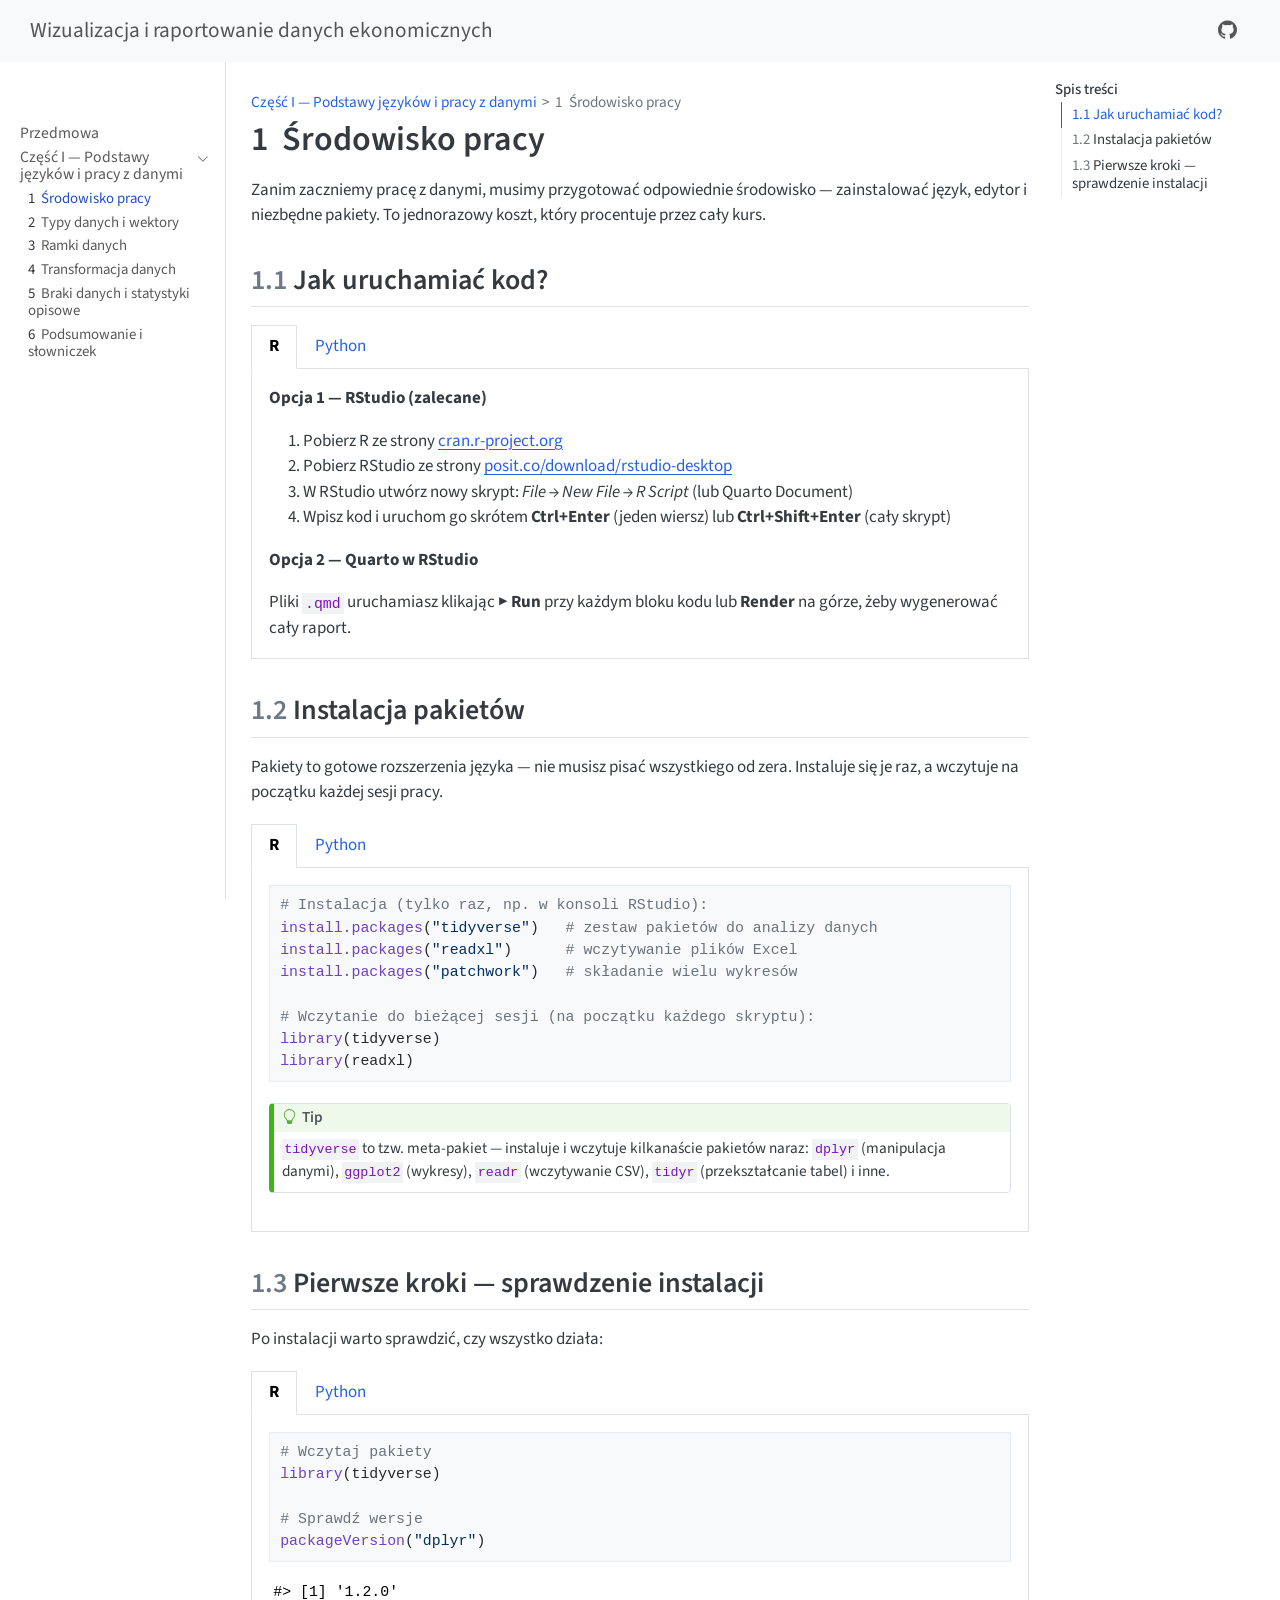
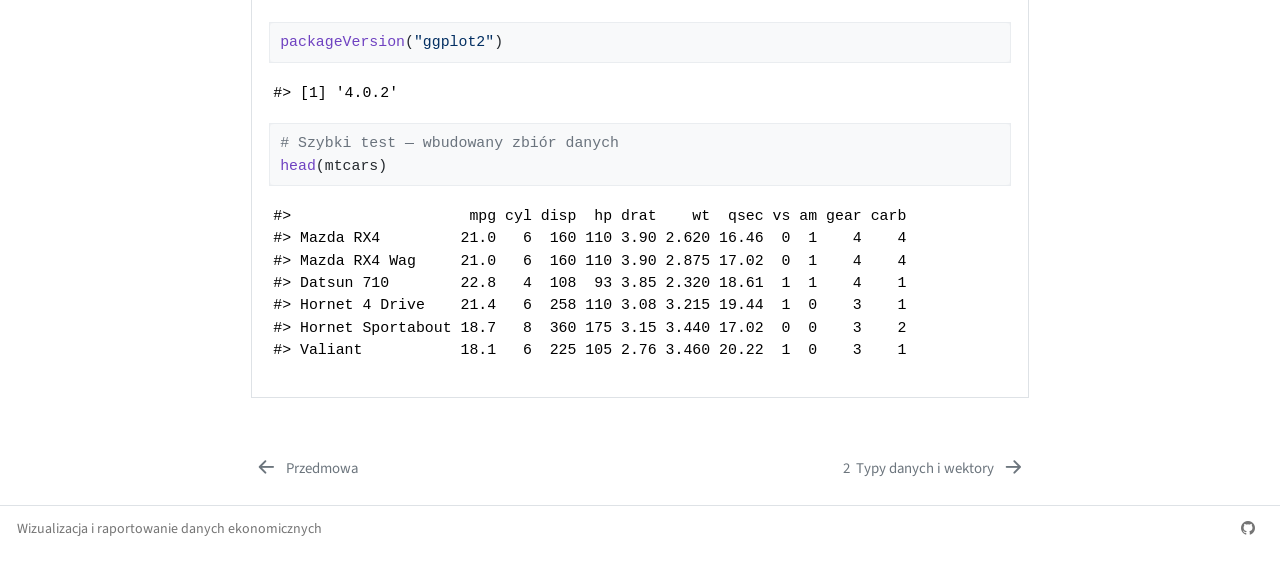
==== commit 28afdcc1: "Built site for gh-pages" ====
--- a/01_srodowisko.html
+++ b/01_srodowisko.html
@@ -2,7 +2,7 @@
 <html xmlns="http://www.w3.org/1999/xhtml" lang="en" xml:lang="en"><head>
 
 <meta charset="utf-8">
-<meta name="generator" content="quarto-1.6.42">
+<meta name="generator" content="quarto-1.8.27">
 
 <meta name="viewport" content="width=device-width, initial-scale=1.0, user-scalable=yes">
 
@@ -21,8 +21,9 @@
   vertical-align: middle;
 }
 /* CSS for syntax highlighting */
+html { -webkit-text-size-adjust: 100%; }
 pre > code.sourceCode { white-space: pre; position: relative; }
-pre > code.sourceCode > span { line-height: 1.25; }
+pre > code.sourceCode > span { display: inline-block; line-height: 1.25; }
 pre > code.sourceCode > span:empty { height: 1.2em; }
 .sourceCode { overflow: visible; }
 code.sourceCode > span { color: inherit; text-decoration: inherit; }
@@ -33,7 +34,7 @@
 }
 @media print {
 pre > code.sourceCode { white-space: pre-wrap; }
-pre > code.sourceCode > span { display: inline-block; text-indent: -5em; padding-left: 5em; }
+pre > code.sourceCode > span { text-indent: -5em; padding-left: 5em; }
 }
 pre.numberSource code
   { counter-reset: source-line 0; }
@@ -66,15 +67,17 @@
 <meta name="quarto:offset" content="./">
 <link href="./02_typy_wektory.html" rel="next">
 <link href="./index.html" rel="prev">
-<script src="site_libs/quarto-html/quarto.js"></script>
+<script src="site_libs/quarto-html/quarto.js" type="module"></script>
+<script src="site_libs/quarto-html/tabsets/tabsets.js" type="module"></script>
+<script src="site_libs/quarto-html/axe/axe-check.js" type="module"></script>
 <script src="site_libs/quarto-html/popper.min.js"></script>
 <script src="site_libs/quarto-html/tippy.umd.min.js"></script>
 <script src="site_libs/quarto-html/anchor.min.js"></script>
 <link href="site_libs/quarto-html/tippy.css" rel="stylesheet">
-<link href="site_libs/quarto-html/quarto-syntax-highlighting-de84f8d6bb715db06a919283c2d1e787.css" rel="stylesheet" id="quarto-text-highlighting-styles">
+<link href="site_libs/quarto-html/quarto-syntax-highlighting-8b4baf804e461d9b72633f0de59a0cac.css" rel="stylesheet" id="quarto-text-highlighting-styles">
 <script src="site_libs/bootstrap/bootstrap.min.js"></script>
 <link href="site_libs/bootstrap/bootstrap-icons.css" rel="stylesheet">
-<link href="site_libs/bootstrap/bootstrap-c9e07bae24744c6aaad919302fb6df41.min.css" rel="stylesheet" append-hash="true" id="quarto-bootstrap" data-mode="light">
+<link href="site_libs/bootstrap/bootstrap-948d97630917db95f9e1ccdb1810d10a.min.css" rel="stylesheet" append-hash="true" id="quarto-bootstrap" data-mode="light">
 <script id="quarto-search-options" type="application/json">{
   "location": "navbar",
   "copy-button": false,
@@ -108,7 +111,7 @@
 <link rel="stylesheet" href="custom.css">
 </head>
 
-<body class="nav-sidebar docked nav-fixed">
+<body class="nav-sidebar docked nav-fixed quarto-light">
 
 <div id="quarto-search-results"></div>
   <header id="quarto-header" class="headroom fixed-top">
@@ -206,6 +209,12 @@
  <span class="menu-text"><span class="chapter-number">5</span>&nbsp; <span class="chapter-title">Braki danych i statystyki opisowe</span></span></a>
   </div>
 </li>
+          <li class="sidebar-item">
+  <div class="sidebar-item-container"> 
+  <a href="./08_podsumowanie.html" class="sidebar-item-text sidebar-link">
+ <span class="menu-text"><span class="chapter-number">6</span>&nbsp; <span class="chapter-title">Podsumowanie i słowniczek</span></span></a>
+  </div>
+</li>
       </ul>
   </li>
     </ul>
@@ -250,7 +259,7 @@
 <section id="jak-uruchamiać-kod" class="level2" data-number="1.1">
 <h2 data-number="1.1" class="anchored" data-anchor-id="jak-uruchamiać-kod"><span class="header-section-number">1.1</span> Jak uruchamiać kod?</h2>
 <div class="tabset-margin-container"></div><div class="panel-tabset">
-<ul class="nav nav-tabs" role="tablist"><li class="nav-item" role="presentation"><a class="nav-link active" id="tabset-1-1-tab" data-bs-toggle="tab" data-bs-target="#tabset-1-1" role="tab" aria-controls="tabset-1-1" aria-selected="true" aria-current="page">R</a></li><li class="nav-item" role="presentation"><a class="nav-link" id="tabset-1-2-tab" data-bs-toggle="tab" data-bs-target="#tabset-1-2" role="tab" aria-controls="tabset-1-2" aria-selected="false">Python</a></li></ul>
+<ul class="nav nav-tabs" role="tablist"><li class="nav-item" role="presentation"><a class="nav-link active" id="tabset-1-1-tab" data-bs-toggle="tab" data-bs-target="#tabset-1-1" role="tab" aria-controls="tabset-1-1" aria-selected="true" href="">R</a></li><li class="nav-item" role="presentation"><a class="nav-link" id="tabset-1-2-tab" data-bs-toggle="tab" data-bs-target="#tabset-1-2" role="tab" aria-controls="tabset-1-2" aria-selected="false" href="">Python</a></li></ul>
 <div class="tab-content">
 <div id="tabset-1-1" class="tab-pane active" role="tabpanel" aria-labelledby="tabset-1-1-tab">
 <p><strong>Opcja 1 — RStudio (zalecane)</strong></p>
@@ -272,13 +281,17 @@
 <li>Otwórz folder, utwórz plik <code>.py</code> lub <code>.ipynb</code> (notatnik Jupyter)</li>
 </ol>
 <p><strong>Opcja 2 — Jupyter Notebook / JupyterLab</strong></p>
-<div class="sourceCode" id="cb1"><pre class="sourceCode bash code-with-copy"><code class="sourceCode bash"><span id="cb1-1"><a href="#cb1-1" aria-hidden="true" tabindex="-1"></a><span class="co"># Instalacja przez pip (w terminalu/wierszu poleceń):</span></span>
+<div class="code-copy-outer-scaffold"><div class="sourceCode" id="cb1"><pre class="sourceCode bash code-with-copy"><code class="sourceCode bash"><span id="cb1-1"><a href="#cb1-1" aria-hidden="true" tabindex="-1"></a><span class="co"># Instalacja przez pip (w terminalu/wierszu poleceń):</span></span>
 <span id="cb1-2"><a href="#cb1-2" aria-hidden="true" tabindex="-1"></a><span class="ex">pip</span> install jupyterlab pandas matplotlib seaborn</span>
 <span id="cb1-3"><a href="#cb1-3" aria-hidden="true" tabindex="-1"></a></span>
 <span id="cb1-4"><a href="#cb1-4" aria-hidden="true" tabindex="-1"></a><span class="co"># Uruchomienie:</span></span>
-<span id="cb1-5"><a href="#cb1-5" aria-hidden="true" tabindex="-1"></a><span class="ex">jupyter</span> lab</span></code><button title="Copy to Clipboard" class="code-copy-button"><i class="bi"></i></button></pre></div>
+<span id="cb1-5"><a href="#cb1-5" aria-hidden="true" tabindex="-1"></a><span class="ex">jupyter-lab</span> </span>
+<span id="cb1-6"><a href="#cb1-6" aria-hidden="true" tabindex="-1"></a><span class="co"># lub</span></span>
+<span id="cb1-7"><a href="#cb1-7" aria-hidden="true" tabindex="-1"></a><span class="ex">jupyter-lab</span></span></code></pre></div><button title="Copy to Clipboard" class="code-copy-button"><i class="bi"></i></button></div>
 <p><strong>Opcja 3 — Quarto w VS Code</strong></p>
-<p>Analogicznie do R — pliki <code>.qmd</code> obsługują zarówno R, jak i Python.</p>
+<ol type="1">
+<li>Zainstaluj rozszerzenie <em>quarto</em> w VS Code A nalogicznie do R — pliki <code>.qmd</code> obsługują zarówno R, jak i Python.</li>
+</ol>
 </div>
 </div>
 </div>
@@ -287,17 +300,17 @@
 <h2 data-number="1.2" class="anchored" data-anchor-id="instalacja-pakietów"><span class="header-section-number">1.2</span> Instalacja pakietów</h2>
 <p>Pakiety to gotowe rozszerzenia języka — nie musisz pisać wszystkiego od zera. Instaluje się je raz, a wczytuje na początku każdej sesji pracy.</p>
 <div class="tabset-margin-container"></div><div class="panel-tabset">
-<ul class="nav nav-tabs" role="tablist"><li class="nav-item" role="presentation"><a class="nav-link active" id="tabset-2-1-tab" data-bs-toggle="tab" data-bs-target="#tabset-2-1" role="tab" aria-controls="tabset-2-1" aria-selected="true">R</a></li><li class="nav-item" role="presentation"><a class="nav-link" id="tabset-2-2-tab" data-bs-toggle="tab" data-bs-target="#tabset-2-2" role="tab" aria-controls="tabset-2-2" aria-selected="false">Python</a></li></ul>
+<ul class="nav nav-tabs" role="tablist"><li class="nav-item" role="presentation"><a class="nav-link active" id="tabset-2-1-tab" data-bs-toggle="tab" data-bs-target="#tabset-2-1" role="tab" aria-controls="tabset-2-1" aria-selected="true" href="">R</a></li><li class="nav-item" role="presentation"><a class="nav-link" id="tabset-2-2-tab" data-bs-toggle="tab" data-bs-target="#tabset-2-2" role="tab" aria-controls="tabset-2-2" aria-selected="false" href="">Python</a></li></ul>
 <div class="tab-content">
 <div id="tabset-2-1" class="tab-pane active" role="tabpanel" aria-labelledby="tabset-2-1-tab">
-<div class="sourceCode" id="cb2"><pre class="sourceCode r code-with-copy"><code class="sourceCode r"><span id="cb2-1"><a href="#cb2-1" aria-hidden="true" tabindex="-1"></a><span class="co"># Instalacja (tylko raz, np. w konsoli RStudio):</span></span>
+<div class="code-copy-outer-scaffold"><div class="sourceCode" id="cb2"><pre class="sourceCode r code-with-copy"><code class="sourceCode r"><span id="cb2-1"><a href="#cb2-1" aria-hidden="true" tabindex="-1"></a><span class="co"># Instalacja (tylko raz, np. w konsoli RStudio):</span></span>
 <span id="cb2-2"><a href="#cb2-2" aria-hidden="true" tabindex="-1"></a><span class="fu">install.packages</span>(<span class="st">"tidyverse"</span>)   <span class="co"># zestaw pakietów do analizy danych</span></span>
 <span id="cb2-3"><a href="#cb2-3" aria-hidden="true" tabindex="-1"></a><span class="fu">install.packages</span>(<span class="st">"readxl"</span>)      <span class="co"># wczytywanie plików Excel</span></span>
 <span id="cb2-4"><a href="#cb2-4" aria-hidden="true" tabindex="-1"></a><span class="fu">install.packages</span>(<span class="st">"patchwork"</span>)   <span class="co"># składanie wielu wykresów</span></span>
 <span id="cb2-5"><a href="#cb2-5" aria-hidden="true" tabindex="-1"></a></span>
 <span id="cb2-6"><a href="#cb2-6" aria-hidden="true" tabindex="-1"></a><span class="co"># Wczytanie do bieżącej sesji (na początku każdego skryptu):</span></span>
 <span id="cb2-7"><a href="#cb2-7" aria-hidden="true" tabindex="-1"></a><span class="fu">library</span>(tidyverse)</span>
-<span id="cb2-8"><a href="#cb2-8" aria-hidden="true" tabindex="-1"></a><span class="fu">library</span>(readxl)</span></code><button title="Copy to Clipboard" class="code-copy-button"><i class="bi"></i></button></pre></div>
+<span id="cb2-8"><a href="#cb2-8" aria-hidden="true" tabindex="-1"></a><span class="fu">library</span>(readxl)</span></code></pre></div><button title="Copy to Clipboard" class="code-copy-button"><i class="bi"></i></button></div>
 <div class="callout callout-style-default callout-tip callout-titled">
 <div class="callout-header d-flex align-content-center">
 <div class="callout-icon-container">
@@ -313,13 +326,13 @@
 </div>
 </div>
 <div id="tabset-2-2" class="tab-pane" role="tabpanel" aria-labelledby="tabset-2-2-tab">
-<div class="sourceCode" id="cb3"><pre class="sourceCode bash code-with-copy"><code class="sourceCode bash"><span id="cb3-1"><a href="#cb3-1" aria-hidden="true" tabindex="-1"></a><span class="co"># Instalacja (tylko raz, w terminalu/wierszu poleceń):</span></span>
-<span id="cb3-2"><a href="#cb3-2" aria-hidden="true" tabindex="-1"></a><span class="ex">pip</span> install pandas matplotlib seaborn openpyxl</span></code><button title="Copy to Clipboard" class="code-copy-button"><i class="bi"></i></button></pre></div>
-<div class="sourceCode" id="cb4"><pre class="sourceCode python code-with-copy"><code class="sourceCode python"><span id="cb4-1"><a href="#cb4-1" aria-hidden="true" tabindex="-1"></a><span class="co"># Import na początku każdego skryptu/notatnika:</span></span>
+<div class="code-copy-outer-scaffold"><div class="sourceCode" id="cb3"><pre class="sourceCode bash code-with-copy"><code class="sourceCode bash"><span id="cb3-1"><a href="#cb3-1" aria-hidden="true" tabindex="-1"></a><span class="co"># Instalacja (tylko raz, w terminalu/wierszu poleceń):</span></span>
+<span id="cb3-2"><a href="#cb3-2" aria-hidden="true" tabindex="-1"></a><span class="ex">pip</span> install pandas matplotlib seaborn openpyxl</span></code></pre></div><button title="Copy to Clipboard" class="code-copy-button"><i class="bi"></i></button></div>
+<div class="code-copy-outer-scaffold"><div class="sourceCode" id="cb4"><pre class="sourceCode python code-with-copy"><code class="sourceCode python"><span id="cb4-1"><a href="#cb4-1" aria-hidden="true" tabindex="-1"></a><span class="co"># Import na początku każdego skryptu/notatnika:</span></span>
 <span id="cb4-2"><a href="#cb4-2" aria-hidden="true" tabindex="-1"></a><span class="im">import</span> pandas <span class="im">as</span> pd</span>
 <span id="cb4-3"><a href="#cb4-3" aria-hidden="true" tabindex="-1"></a><span class="im">import</span> numpy <span class="im">as</span> np</span>
 <span id="cb4-4"><a href="#cb4-4" aria-hidden="true" tabindex="-1"></a><span class="im">import</span> matplotlib.pyplot <span class="im">as</span> plt</span>
-<span id="cb4-5"><a href="#cb4-5" aria-hidden="true" tabindex="-1"></a><span class="im">import</span> seaborn <span class="im">as</span> sns</span></code><button title="Copy to Clipboard" class="code-copy-button"><i class="bi"></i></button></pre></div>
+<span id="cb4-5"><a href="#cb4-5" aria-hidden="true" tabindex="-1"></a><span class="im">import</span> seaborn <span class="im">as</span> sns</span></code></pre></div><button title="Copy to Clipboard" class="code-copy-button"><i class="bi"></i></button></div>
 <div class="callout callout-style-default callout-tip callout-titled">
 <div class="callout-header d-flex align-content-center">
 <div class="callout-icon-container">
@@ -341,24 +354,24 @@
 <h2 data-number="1.3" class="anchored" data-anchor-id="pierwsze-kroki-sprawdzenie-instalacji"><span class="header-section-number">1.3</span> Pierwsze kroki — sprawdzenie instalacji</h2>
 <p>Po instalacji warto sprawdzić, czy wszystko działa:</p>
 <div class="tabset-margin-container"></div><div class="panel-tabset">
-<ul class="nav nav-tabs" role="tablist"><li class="nav-item" role="presentation"><a class="nav-link active" id="tabset-3-1-tab" data-bs-toggle="tab" data-bs-target="#tabset-3-1" role="tab" aria-controls="tabset-3-1" aria-selected="true">R</a></li><li class="nav-item" role="presentation"><a class="nav-link" id="tabset-3-2-tab" data-bs-toggle="tab" data-bs-target="#tabset-3-2" role="tab" aria-controls="tabset-3-2" aria-selected="false">Python</a></li></ul>
+<ul class="nav nav-tabs" role="tablist"><li class="nav-item" role="presentation"><a class="nav-link active" id="tabset-3-1-tab" data-bs-toggle="tab" data-bs-target="#tabset-3-1" role="tab" aria-controls="tabset-3-1" aria-selected="true" href="">R</a></li><li class="nav-item" role="presentation"><a class="nav-link" id="tabset-3-2-tab" data-bs-toggle="tab" data-bs-target="#tabset-3-2" role="tab" aria-controls="tabset-3-2" aria-selected="false" href="">Python</a></li></ul>
 <div class="tab-content">
 <div id="tabset-3-1" class="tab-pane active" role="tabpanel" aria-labelledby="tabset-3-1-tab">
 <div class="cell">
-<div class="sourceCode cell-code" id="cb5"><pre class="sourceCode r code-with-copy"><code class="sourceCode r"><span id="cb5-1"><a href="#cb5-1" aria-hidden="true" tabindex="-1"></a><span class="co"># Wczytaj pakiety</span></span>
+<div class="code-copy-outer-scaffold"><div class="sourceCode cell-code" id="cb5"><pre class="sourceCode r code-with-copy"><code class="sourceCode r"><span id="cb5-1"><a href="#cb5-1" aria-hidden="true" tabindex="-1"></a><span class="co"># Wczytaj pakiety</span></span>
 <span id="cb5-2"><a href="#cb5-2" aria-hidden="true" tabindex="-1"></a><span class="fu">library</span>(tidyverse)</span>
 <span id="cb5-3"><a href="#cb5-3" aria-hidden="true" tabindex="-1"></a></span>
 <span id="cb5-4"><a href="#cb5-4" aria-hidden="true" tabindex="-1"></a><span class="co"># Sprawdź wersje</span></span>
-<span id="cb5-5"><a href="#cb5-5" aria-hidden="true" tabindex="-1"></a><span class="fu">packageVersion</span>(<span class="st">"dplyr"</span>)</span></code><button title="Copy to Clipboard" class="code-copy-button"><i class="bi"></i></button></pre></div>
+<span id="cb5-5"><a href="#cb5-5" aria-hidden="true" tabindex="-1"></a><span class="fu">packageVersion</span>(<span class="st">"dplyr"</span>)</span></code></pre></div><button title="Copy to Clipboard" class="code-copy-button"><i class="bi"></i></button></div>
 <div class="cell-output cell-output-stdout">
-<pre><code>#&gt; [1] '1.1.4'</code></pre>
-</div>
-<div class="sourceCode cell-code" id="cb7"><pre class="sourceCode r code-with-copy"><code class="sourceCode r"><span id="cb7-1"><a href="#cb7-1" aria-hidden="true" tabindex="-1"></a><span class="fu">packageVersion</span>(<span class="st">"ggplot2"</span>)</span></code><button title="Copy to Clipboard" class="code-copy-button"><i class="bi"></i></button></pre></div>
+<pre><code>#&gt; [1] '1.2.0'</code></pre>
+</div>
+<div class="code-copy-outer-scaffold"><div class="sourceCode cell-code" id="cb7"><pre class="sourceCode r code-with-copy"><code class="sourceCode r"><span id="cb7-1"><a href="#cb7-1" aria-hidden="true" tabindex="-1"></a><span class="fu">packageVersion</span>(<span class="st">"ggplot2"</span>)</span></code></pre></div><button title="Copy to Clipboard" class="code-copy-button"><i class="bi"></i></button></div>
 <div class="cell-output cell-output-stdout">
-<pre><code>#&gt; [1] '4.0.0'</code></pre>
-</div>
-<div class="sourceCode cell-code" id="cb9"><pre class="sourceCode r code-with-copy"><code class="sourceCode r"><span id="cb9-1"><a href="#cb9-1" aria-hidden="true" tabindex="-1"></a><span class="co"># Szybki test — wbudowany zbiór danych</span></span>
-<span id="cb9-2"><a href="#cb9-2" aria-hidden="true" tabindex="-1"></a><span class="fu">head</span>(mtcars)</span></code><button title="Copy to Clipboard" class="code-copy-button"><i class="bi"></i></button></pre></div>
+<pre><code>#&gt; [1] '4.0.2'</code></pre>
+</div>
+<div class="code-copy-outer-scaffold"><div class="sourceCode cell-code" id="cb9"><pre class="sourceCode r code-with-copy"><code class="sourceCode r"><span id="cb9-1"><a href="#cb9-1" aria-hidden="true" tabindex="-1"></a><span class="co"># Szybki test — wbudowany zbiór danych</span></span>
+<span id="cb9-2"><a href="#cb9-2" aria-hidden="true" tabindex="-1"></a><span class="fu">head</span>(mtcars)</span></code></pre></div><button title="Copy to Clipboard" class="code-copy-button"><i class="bi"></i></button></div>
 <div class="cell-output cell-output-stdout">
 <pre><code>#&gt;                    mpg cyl disp  hp drat    wt  qsec vs am gear carb
 #&gt; Mazda RX4         21.0   6  160 110 3.90 2.620 16.46  0  1    4    4
@@ -371,7 +384,7 @@
 </div>
 </div>
 <div id="tabset-3-2" class="tab-pane" role="tabpanel" aria-labelledby="tabset-3-2-tab">
-<div class="sourceCode" id="cb11"><pre class="sourceCode python code-with-copy"><code class="sourceCode python"><span id="cb11-1"><a href="#cb11-1" aria-hidden="true" tabindex="-1"></a><span class="im">import</span> pandas <span class="im">as</span> pd</span>
+<div class="code-copy-outer-scaffold"><div class="sourceCode" id="cb11"><pre class="sourceCode python code-with-copy"><code class="sourceCode python"><span id="cb11-1"><a href="#cb11-1" aria-hidden="true" tabindex="-1"></a><span class="im">import</span> pandas <span class="im">as</span> pd</span>
 <span id="cb11-2"><a href="#cb11-2" aria-hidden="true" tabindex="-1"></a><span class="im">import</span> matplotlib.pyplot <span class="im">as</span> plt</span>
 <span id="cb11-3"><a href="#cb11-3" aria-hidden="true" tabindex="-1"></a></span>
 <span id="cb11-4"><a href="#cb11-4" aria-hidden="true" tabindex="-1"></a><span class="co"># Sprawdź wersje</span></span>
@@ -380,7 +393,7 @@
 <span id="cb11-7"><a href="#cb11-7" aria-hidden="true" tabindex="-1"></a><span class="co"># Szybki test — wbudowany zbiór danych</span></span>
 <span id="cb11-8"><a href="#cb11-8" aria-hidden="true" tabindex="-1"></a><span class="im">import</span> seaborn <span class="im">as</span> sns</span>
 <span id="cb11-9"><a href="#cb11-9" aria-hidden="true" tabindex="-1"></a>tips <span class="op">=</span> sns.load_dataset(<span class="st">"tips"</span>)</span>
-<span id="cb11-10"><a href="#cb11-10" aria-hidden="true" tabindex="-1"></a><span class="bu">print</span>(tips.head())</span></code><button title="Copy to Clipboard" class="code-copy-button"><i class="bi"></i></button></pre></div>
+<span id="cb11-10"><a href="#cb11-10" aria-hidden="true" tabindex="-1"></a><span class="bu">print</span>(tips.head())</span></code></pre></div><button title="Copy to Clipboard" class="code-copy-button"><i class="bi"></i></button></div>
 </div>
 </div>
 </div>
@@ -390,236 +403,243 @@
 
 </main> <!-- /main -->
 <script id="quarto-html-after-body" type="application/javascript">
-window.document.addEventListener("DOMContentLoaded", function (event) {
-  const toggleBodyColorMode = (bsSheetEl) => {
-    const mode = bsSheetEl.getAttribute("data-mode");
-    const bodyEl = window.document.querySelector("body");
-    if (mode === "dark") {
-      bodyEl.classList.add("quarto-dark");
-      bodyEl.classList.remove("quarto-light");
-    } else {
-      bodyEl.classList.add("quarto-light");
-      bodyEl.classList.remove("quarto-dark");
+  window.document.addEventListener("DOMContentLoaded", function (event) {
+    const icon = "";
+    const anchorJS = new window.AnchorJS();
+    anchorJS.options = {
+      placement: 'right',
+      icon: icon
+    };
+    anchorJS.add('.anchored');
+    const isCodeAnnotation = (el) => {
+      for (const clz of el.classList) {
+        if (clz.startsWith('code-annotation-')) {                     
+          return true;
+        }
+      }
+      return false;
     }
-  }
-  const toggleBodyColorPrimary = () => {
-    const bsSheetEl = window.document.querySelector("link#quarto-bootstrap");
-    if (bsSheetEl) {
-      toggleBodyColorMode(bsSheetEl);
+    const onCopySuccess = function(e) {
+      // button target
+      const button = e.trigger;
+      // don't keep focus
+      button.blur();
+      // flash "checked"
+      button.classList.add('code-copy-button-checked');
+      var currentTitle = button.getAttribute("title");
+      button.setAttribute("title", "Copied!");
+      let tooltip;
+      if (window.bootstrap) {
+        button.setAttribute("data-bs-toggle", "tooltip");
+        button.setAttribute("data-bs-placement", "left");
+        button.setAttribute("data-bs-title", "Copied!");
+        tooltip = new bootstrap.Tooltip(button, 
+          { trigger: "manual", 
+            customClass: "code-copy-button-tooltip",
+            offset: [0, -8]});
+        tooltip.show();    
+      }
+      setTimeout(function() {
+        if (tooltip) {
+          tooltip.hide();
+          button.removeAttribute("data-bs-title");
+          button.removeAttribute("data-bs-toggle");
+          button.removeAttribute("data-bs-placement");
+        }
+        button.setAttribute("title", currentTitle);
+        button.classList.remove('code-copy-button-checked');
+      }, 1000);
+      // clear code selection
+      e.clearSelection();
     }
-  }
-  toggleBodyColorPrimary();  
-  const icon = "";
-  const anchorJS = new window.AnchorJS();
-  anchorJS.options = {
-    placement: 'right',
-    icon: icon
-  };
-  anchorJS.add('.anchored');
-  const isCodeAnnotation = (el) => {
-    for (const clz of el.classList) {
-      if (clz.startsWith('code-annotation-')) {                     
-        return true;
-      }
-    }
-    return false;
-  }
-  const onCopySuccess = function(e) {
-    // button target
-    const button = e.trigger;
-    // don't keep focus
-    button.blur();
-    // flash "checked"
-    button.classList.add('code-copy-button-checked');
-    var currentTitle = button.getAttribute("title");
-    button.setAttribute("title", "Copied!");
-    let tooltip;
-    if (window.bootstrap) {
-      button.setAttribute("data-bs-toggle", "tooltip");
-      button.setAttribute("data-bs-placement", "left");
-      button.setAttribute("data-bs-title", "Copied!");
-      tooltip = new bootstrap.Tooltip(button, 
-        { trigger: "manual", 
-          customClass: "code-copy-button-tooltip",
-          offset: [0, -8]});
-      tooltip.show();    
-    }
-    setTimeout(function() {
-      if (tooltip) {
-        tooltip.hide();
-        button.removeAttribute("data-bs-title");
-        button.removeAttribute("data-bs-toggle");
-        button.removeAttribute("data-bs-placement");
-      }
-      button.setAttribute("title", currentTitle);
-      button.classList.remove('code-copy-button-checked');
-    }, 1000);
-    // clear code selection
-    e.clearSelection();
-  }
-  const getTextToCopy = function(trigger) {
-      const codeEl = trigger.previousElementSibling.cloneNode(true);
+    const getTextToCopy = function(trigger) {
+      const outerScaffold = trigger.parentElement.cloneNode(true);
+      const codeEl = outerScaffold.querySelector('code');
       for (const childEl of codeEl.children) {
         if (isCodeAnnotation(childEl)) {
           childEl.remove();
         }
       }
       return codeEl.innerText;
-  }
-  const clipboard = new window.ClipboardJS('.code-copy-button:not([data-in-quarto-modal])', {
-    text: getTextToCopy
-  });
-  clipboard.on('success', onCopySuccess);
-  if (window.document.getElementById('quarto-embedded-source-code-modal')) {
-    const clipboardModal = new window.ClipboardJS('.code-copy-button[data-in-quarto-modal]', {
-      text: getTextToCopy,
-      container: window.document.getElementById('quarto-embedded-source-code-modal')
+    }
+    const clipboard = new window.ClipboardJS('.code-copy-button:not([data-in-quarto-modal])', {
+      text: getTextToCopy
     });
-    clipboardModal.on('success', onCopySuccess);
-  }
-    var localhostRegex = new RegExp(/^(?:http|https):\/\/localhost\:?[0-9]*\//);
-    var mailtoRegex = new RegExp(/^mailto:/);
-      var filterRegex = new RegExp('/' + window.location.host + '/');
-    var isInternal = (href) => {
-        return filterRegex.test(href) || localhostRegex.test(href) || mailtoRegex.test(href);
+    clipboard.on('success', onCopySuccess);
+    if (window.document.getElementById('quarto-embedded-source-code-modal')) {
+      const clipboardModal = new window.ClipboardJS('.code-copy-button[data-in-quarto-modal]', {
+        text: getTextToCopy,
+        container: window.document.getElementById('quarto-embedded-source-code-modal')
+      });
+      clipboardModal.on('success', onCopySuccess);
     }
-    // Inspect non-navigation links and adorn them if external
- 	var links = window.document.querySelectorAll('a[href]:not(.nav-link):not(.navbar-brand):not(.toc-action):not(.sidebar-link):not(.sidebar-item-toggle):not(.pagination-link):not(.no-external):not([aria-hidden]):not(.dropdown-item):not(.quarto-navigation-tool):not(.about-link)');
-    for (var i=0; i<links.length; i++) {
-      const link = links[i];
-      if (!isInternal(link.href)) {
-        // undo the damage that might have been done by quarto-nav.js in the case of
-        // links that we want to consider external
-        if (link.dataset.originalHref !== undefined) {
-          link.href = link.dataset.originalHref;
-        }
-      }
+      var localhostRegex = new RegExp(/^(?:http|https):\/\/localhost\:?[0-9]*\//);
+      var mailtoRegex = new RegExp(/^mailto:/);
+        var filterRegex = new RegExp('/' + window.location.host + '/');
+      var isInternal = (href) => {
+          return filterRegex.test(href) || localhostRegex.test(href) || mailtoRegex.test(href);
+      }
+      // Inspect non-navigation links and adorn them if external
+     var links = window.document.querySelectorAll('a[href]:not(.nav-link):not(.navbar-brand):not(.toc-action):not(.sidebar-link):not(.sidebar-item-toggle):not(.pagination-link):not(.no-external):not([aria-hidden]):not(.dropdown-item):not(.quarto-navigation-tool):not(.about-link)');
+      for (var i=0; i<links.length; i++) {
+        const link = links[i];
+        if (!isInternal(link.href)) {
+          // undo the damage that might have been done by quarto-nav.js in the case of
+          // links that we want to consider external
+          if (link.dataset.originalHref !== undefined) {
+            link.href = link.dataset.originalHref;
+          }
+        }
+      }
+    function tippyHover(el, contentFn, onTriggerFn, onUntriggerFn) {
+      const config = {
+        allowHTML: true,
+        maxWidth: 500,
+        delay: 100,
+        arrow: false,
+        appendTo: function(el) {
+            return el.parentElement;
+        },
+        interactive: true,
+        interactiveBorder: 10,
+        theme: 'quarto',
+        placement: 'bottom-start',
+      };
+      if (contentFn) {
+        config.content = contentFn;
+      }
+      if (onTriggerFn) {
+        config.onTrigger = onTriggerFn;
+      }
+      if (onUntriggerFn) {
+        config.onUntrigger = onUntriggerFn;
+      }
+      window.tippy(el, config); 
     }
-  function tippyHover(el, contentFn, onTriggerFn, onUntriggerFn) {
-    const config = {
-      allowHTML: true,
-      maxWidth: 500,
-      delay: 100,
-      arrow: false,
-      appendTo: function(el) {
-          return el.parentElement;
-      },
-      interactive: true,
-      interactiveBorder: 10,
-      theme: 'quarto',
-      placement: 'bottom-start',
-    };
-    if (contentFn) {
-      config.content = contentFn;
+    const noterefs = window.document.querySelectorAll('a[role="doc-noteref"]');
+    for (var i=0; i<noterefs.length; i++) {
+      const ref = noterefs[i];
+      tippyHover(ref, function() {
+        // use id or data attribute instead here
+        let href = ref.getAttribute('data-footnote-href') || ref.getAttribute('href');
+        try { href = new URL(href).hash; } catch {}
+        const id = href.replace(/^#\/?/, "");
+        const note = window.document.getElementById(id);
+        if (note) {
+          return note.innerHTML;
+        } else {
+          return "";
+        }
+      });
     }
-    if (onTriggerFn) {
-      config.onTrigger = onTriggerFn;
-    }
-    if (onUntriggerFn) {
-      config.onUntrigger = onUntriggerFn;
-    }
-    window.tippy(el, config); 
-  }
-  const noterefs = window.document.querySelectorAll('a[role="doc-noteref"]');
-  for (var i=0; i<noterefs.length; i++) {
-    const ref = noterefs[i];
-    tippyHover(ref, function() {
-      // use id or data attribute instead here
-      let href = ref.getAttribute('data-footnote-href') || ref.getAttribute('href');
-      try { href = new URL(href).hash; } catch {}
-      const id = href.replace(/^#\/?/, "");
-      const note = window.document.getElementById(id);
-      if (note) {
-        return note.innerHTML;
+    const xrefs = window.document.querySelectorAll('a.quarto-xref');
+    const processXRef = (id, note) => {
+      // Strip column container classes
+      const stripColumnClz = (el) => {
+        el.classList.remove("page-full", "page-columns");
+        if (el.children) {
+          for (const child of el.children) {
+            stripColumnClz(child);
+          }
+        }
+      }
+      stripColumnClz(note)
+      if (id === null || id.startsWith('sec-')) {
+        // Special case sections, only their first couple elements
+        const container = document.createElement("div");
+        if (note.children && note.children.length > 2) {
+          container.appendChild(note.children[0].cloneNode(true));
+          for (let i = 1; i < note.children.length; i++) {
+            const child = note.children[i];
+            if (child.tagName === "P" && child.innerText === "") {
+              continue;
+            } else {
+              container.appendChild(child.cloneNode(true));
+              break;
+            }
+          }
+          if (window.Quarto?.typesetMath) {
+            window.Quarto.typesetMath(container);
+          }
+          return container.innerHTML
+        } else {
+          if (window.Quarto?.typesetMath) {
+            window.Quarto.typesetMath(note);
+          }
+          return note.innerHTML;
+        }
       } else {
-        return "";
-      }
-    });
-  }
-  const xrefs = window.document.querySelectorAll('a.quarto-xref');
-  const processXRef = (id, note) => {
-    // Strip column container classes
-    const stripColumnClz = (el) => {
-      el.classList.remove("page-full", "page-columns");
-      if (el.children) {
-        for (const child of el.children) {
-          stripColumnClz(child);
-        }
-      }
-    }
-    stripColumnClz(note)
-    if (id === null || id.startsWith('sec-')) {
-      // Special case sections, only their first couple elements
-      const container = document.createElement("div");
-      if (note.children && note.children.length > 2) {
-        container.appendChild(note.children[0].cloneNode(true));
-        for (let i = 1; i < note.children.length; i++) {
-          const child = note.children[i];
-          if (child.tagName === "P" && child.innerText === "") {
-            continue;
-          } else {
-            container.appendChild(child.cloneNode(true));
-            break;
-          }
-        }
-        if (window.Quarto?.typesetMath) {
-          window.Quarto.typesetMath(container);
-        }
-        return container.innerHTML
-      } else {
+        // Remove any anchor links if they are present
+        const anchorLink = note.querySelector('a.anchorjs-link');
+        if (anchorLink) {
+          anchorLink.remove();
+        }
         if (window.Quarto?.typesetMath) {
           window.Quarto.typesetMath(note);
         }
-        return note.innerHTML;
-      }
-    } else {
-      // Remove any anchor links if they are present
-      const anchorLink = note.querySelector('a.anchorjs-link');
-      if (anchorLink) {
-        anchorLink.remove();
-      }
-      if (window.Quarto?.typesetMath) {
-        window.Quarto.typesetMath(note);
-      }
-      if (note.classList.contains("callout")) {
-        return note.outerHTML;
-      } else {
-        return note.innerHTML;
+        if (note.classList.contains("callout")) {
+          return note.outerHTML;
+        } else {
+          return note.innerHTML;
+        }
       }
     }
-  }
-  for (var i=0; i<xrefs.length; i++) {
-    const xref = xrefs[i];
-    tippyHover(xref, undefined, function(instance) {
-      instance.disable();
-      let url = xref.getAttribute('href');
-      let hash = undefined; 
-      if (url.startsWith('#')) {
-        hash = url;
-      } else {
-        try { hash = new URL(url).hash; } catch {}
-      }
-      if (hash) {
-        const id = hash.replace(/^#\/?/, "");
-        const note = window.document.getElementById(id);
-        if (note !== null) {
-          try {
-            const html = processXRef(id, note.cloneNode(true));
-            instance.setContent(html);
-          } finally {
-            instance.enable();
-            instance.show();
+    for (var i=0; i<xrefs.length; i++) {
+      const xref = xrefs[i];
+      tippyHover(xref, undefined, function(instance) {
+        instance.disable();
+        let url = xref.getAttribute('href');
+        let hash = undefined; 
+        if (url.startsWith('#')) {
+          hash = url;
+        } else {
+          try { hash = new URL(url).hash; } catch {}
+        }
+        if (hash) {
+          const id = hash.replace(/^#\/?/, "");
+          const note = window.document.getElementById(id);
+          if (note !== null) {
+            try {
+              const html = processXRef(id, note.cloneNode(true));
+              instance.setContent(html);
+            } finally {
+              instance.enable();
+              instance.show();
+            }
+          } else {
+            // See if we can fetch this
+            fetch(url.split('#')[0])
+            .then(res => res.text())
+            .then(html => {
+              const parser = new DOMParser();
+              const htmlDoc = parser.parseFromString(html, "text/html");
+              const note = htmlDoc.getElementById(id);
+              if (note !== null) {
+                const html = processXRef(id, note);
+                instance.setContent(html);
+              } 
+            }).finally(() => {
+              instance.enable();
+              instance.show();
+            });
           }
         } else {
-          // See if we can fetch this
-          fetch(url.split('#')[0])
+          // See if we can fetch a full url (with no hash to target)
+          // This is a special case and we should probably do some content thinning / targeting
+          fetch(url)
           .then(res => res.text())
           .then(html => {
             const parser = new DOMParser();
             const htmlDoc = parser.parseFromString(html, "text/html");
-            const note = htmlDoc.getElementById(id);
+            const note = htmlDoc.querySelector('main.content');
             if (note !== null) {
-              const html = processXRef(id, note);
+              // This should only happen for chapter cross references
+              // (since there is no id in the URL)
+              // remove the first header
+              if (note.children.length > 0 && note.children[0].tagName === "HEADER") {
+                note.children[0].remove();
+              }
+              const html = processXRef(null, note);
               instance.setContent(html);
             } 
           }).finally(() => {
@@ -627,185 +647,161 @@
             instance.show();
           });
         }
-      } else {
-        // See if we can fetch a full url (with no hash to target)
-        // This is a special case and we should probably do some content thinning / targeting
-        fetch(url)
-        .then(res => res.text())
-        .then(html => {
-          const parser = new DOMParser();
-          const htmlDoc = parser.parseFromString(html, "text/html");
-          const note = htmlDoc.querySelector('main.content');
-          if (note !== null) {
-            // This should only happen for chapter cross references
-            // (since there is no id in the URL)
-            // remove the first header
-            if (note.children.length > 0 && note.children[0].tagName === "HEADER") {
-              note.children[0].remove();
-            }
-            const html = processXRef(null, note);
-            instance.setContent(html);
-          } 
-        }).finally(() => {
-          instance.enable();
-          instance.show();
-        });
-      }
-    }, function(instance) {
-    });
-  }
-      let selectedAnnoteEl;
-      const selectorForAnnotation = ( cell, annotation) => {
-        let cellAttr = 'data-code-cell="' + cell + '"';
-        let lineAttr = 'data-code-annotation="' +  annotation + '"';
-        const selector = 'span[' + cellAttr + '][' + lineAttr + ']';
-        return selector;
-      }
-      const selectCodeLines = (annoteEl) => {
-        const doc = window.document;
-        const targetCell = annoteEl.getAttribute("data-target-cell");
-        const targetAnnotation = annoteEl.getAttribute("data-target-annotation");
-        const annoteSpan = window.document.querySelector(selectorForAnnotation(targetCell, targetAnnotation));
-        const lines = annoteSpan.getAttribute("data-code-lines").split(",");
-        const lineIds = lines.map((line) => {
-          return targetCell + "-" + line;
-        })
-        let top = null;
-        let height = null;
-        let parent = null;
-        if (lineIds.length > 0) {
-            //compute the position of the single el (top and bottom and make a div)
-            const el = window.document.getElementById(lineIds[0]);
-            top = el.offsetTop;
-            height = el.offsetHeight;
-            parent = el.parentElement.parentElement;
-          if (lineIds.length > 1) {
-            const lastEl = window.document.getElementById(lineIds[lineIds.length - 1]);
-            const bottom = lastEl.offsetTop + lastEl.offsetHeight;
-            height = bottom - top;
-          }
-          if (top !== null && height !== null && parent !== null) {
-            // cook up a div (if necessary) and position it 
-            let div = window.document.getElementById("code-annotation-line-highlight");
-            if (div === null) {
-              div = window.document.createElement("div");
-              div.setAttribute("id", "code-annotation-line-highlight");
-              div.style.position = 'absolute';
-              parent.appendChild(div);
-            }
-            div.style.top = top - 2 + "px";
-            div.style.height = height + 4 + "px";
-            div.style.left = 0;
-            let gutterDiv = window.document.getElementById("code-annotation-line-highlight-gutter");
-            if (gutterDiv === null) {
-              gutterDiv = window.document.createElement("div");
-              gutterDiv.setAttribute("id", "code-annotation-line-highlight-gutter");
-              gutterDiv.style.position = 'absolute';
-              const codeCell = window.document.getElementById(targetCell);
-              const gutter = codeCell.querySelector('.code-annotation-gutter');
-              gutter.appendChild(gutterDiv);
-            }
-            gutterDiv.style.top = top - 2 + "px";
-            gutterDiv.style.height = height + 4 + "px";
-          }
-          selectedAnnoteEl = annoteEl;
-        }
-      };
-      const unselectCodeLines = () => {
-        const elementsIds = ["code-annotation-line-highlight", "code-annotation-line-highlight-gutter"];
-        elementsIds.forEach((elId) => {
-          const div = window.document.getElementById(elId);
-          if (div) {
-            div.remove();
-          }
-        });
-        selectedAnnoteEl = undefined;
-      };
-        // Handle positioning of the toggle
-    window.addEventListener(
-      "resize",
-      throttle(() => {
-        elRect = undefined;
-        if (selectedAnnoteEl) {
-          selectCodeLines(selectedAnnoteEl);
-        }
-      }, 10)
-    );
-    function throttle(fn, ms) {
-    let throttle = false;
-    let timer;
-      return (...args) => {
-        if(!throttle) { // first call gets through
-            fn.apply(this, args);
-            throttle = true;
-        } else { // all the others get throttled
-            if(timer) clearTimeout(timer); // cancel #2
-            timer = setTimeout(() => {
-              fn.apply(this, args);
-              timer = throttle = false;
-            }, ms);
-        }
-      };
-    }
-      // Attach click handler to the DT
-      const annoteDls = window.document.querySelectorAll('dt[data-target-cell]');
-      for (const annoteDlNode of annoteDls) {
-        annoteDlNode.addEventListener('click', (event) => {
-          const clickedEl = event.target;
-          if (clickedEl !== selectedAnnoteEl) {
-            unselectCodeLines();
-            const activeEl = window.document.querySelector('dt[data-target-cell].code-annotation-active');
-            if (activeEl) {
-              activeEl.classList.remove('code-annotation-active');
-            }
-            selectCodeLines(clickedEl);
-            clickedEl.classList.add('code-annotation-active');
-          } else {
-            // Unselect the line
-            unselectCodeLines();
-            clickedEl.classList.remove('code-annotation-active');
-          }
-        });
-      }
-  const findCites = (el) => {
-    const parentEl = el.parentElement;
-    if (parentEl) {
-      const cites = parentEl.dataset.cites;
-      if (cites) {
-        return {
-          el,
-          cites: cites.split(' ')
-        };
-      } else {
-        return findCites(el.parentElement)
-      }
-    } else {
-      return undefined;
-    }
-  };
-  var bibliorefs = window.document.querySelectorAll('a[role="doc-biblioref"]');
-  for (var i=0; i<bibliorefs.length; i++) {
-    const ref = bibliorefs[i];
-    const citeInfo = findCites(ref);
-    if (citeInfo) {
-      tippyHover(citeInfo.el, function() {
-        var popup = window.document.createElement('div');
-        citeInfo.cites.forEach(function(cite) {
-          var citeDiv = window.document.createElement('div');
-          citeDiv.classList.add('hanging-indent');
-          citeDiv.classList.add('csl-entry');
-          var biblioDiv = window.document.getElementById('ref-' + cite);
-          if (biblioDiv) {
-            citeDiv.innerHTML = biblioDiv.innerHTML;
-          }
-          popup.appendChild(citeDiv);
-        });
-        return popup.innerHTML;
+      }, function(instance) {
       });
     }
-  }
-});
-</script>
+        let selectedAnnoteEl;
+        const selectorForAnnotation = ( cell, annotation) => {
+          let cellAttr = 'data-code-cell="' + cell + '"';
+          let lineAttr = 'data-code-annotation="' +  annotation + '"';
+          const selector = 'span[' + cellAttr + '][' + lineAttr + ']';
+          return selector;
+        }
+        const selectCodeLines = (annoteEl) => {
+          const doc = window.document;
+          const targetCell = annoteEl.getAttribute("data-target-cell");
+          const targetAnnotation = annoteEl.getAttribute("data-target-annotation");
+          const annoteSpan = window.document.querySelector(selectorForAnnotation(targetCell, targetAnnotation));
+          const lines = annoteSpan.getAttribute("data-code-lines").split(",");
+          const lineIds = lines.map((line) => {
+            return targetCell + "-" + line;
+          })
+          let top = null;
+          let height = null;
+          let parent = null;
+          if (lineIds.length > 0) {
+              //compute the position of the single el (top and bottom and make a div)
+              const el = window.document.getElementById(lineIds[0]);
+              top = el.offsetTop;
+              height = el.offsetHeight;
+              parent = el.parentElement.parentElement;
+            if (lineIds.length > 1) {
+              const lastEl = window.document.getElementById(lineIds[lineIds.length - 1]);
+              const bottom = lastEl.offsetTop + lastEl.offsetHeight;
+              height = bottom - top;
+            }
+            if (top !== null && height !== null && parent !== null) {
+              // cook up a div (if necessary) and position it 
+              let div = window.document.getElementById("code-annotation-line-highlight");
+              if (div === null) {
+                div = window.document.createElement("div");
+                div.setAttribute("id", "code-annotation-line-highlight");
+                div.style.position = 'absolute';
+                parent.appendChild(div);
+              }
+              div.style.top = top - 2 + "px";
+              div.style.height = height + 4 + "px";
+              div.style.left = 0;
+              let gutterDiv = window.document.getElementById("code-annotation-line-highlight-gutter");
+              if (gutterDiv === null) {
+                gutterDiv = window.document.createElement("div");
+                gutterDiv.setAttribute("id", "code-annotation-line-highlight-gutter");
+                gutterDiv.style.position = 'absolute';
+                const codeCell = window.document.getElementById(targetCell);
+                const gutter = codeCell.querySelector('.code-annotation-gutter');
+                gutter.appendChild(gutterDiv);
+              }
+              gutterDiv.style.top = top - 2 + "px";
+              gutterDiv.style.height = height + 4 + "px";
+            }
+            selectedAnnoteEl = annoteEl;
+          }
+        };
+        const unselectCodeLines = () => {
+          const elementsIds = ["code-annotation-line-highlight", "code-annotation-line-highlight-gutter"];
+          elementsIds.forEach((elId) => {
+            const div = window.document.getElementById(elId);
+            if (div) {
+              div.remove();
+            }
+          });
+          selectedAnnoteEl = undefined;
+        };
+          // Handle positioning of the toggle
+      window.addEventListener(
+        "resize",
+        throttle(() => {
+          elRect = undefined;
+          if (selectedAnnoteEl) {
+            selectCodeLines(selectedAnnoteEl);
+          }
+        }, 10)
+      );
+      function throttle(fn, ms) {
+      let throttle = false;
+      let timer;
+        return (...args) => {
+          if(!throttle) { // first call gets through
+              fn.apply(this, args);
+              throttle = true;
+          } else { // all the others get throttled
+              if(timer) clearTimeout(timer); // cancel #2
+              timer = setTimeout(() => {
+                fn.apply(this, args);
+                timer = throttle = false;
+              }, ms);
+          }
+        };
+      }
+        // Attach click handler to the DT
+        const annoteDls = window.document.querySelectorAll('dt[data-target-cell]');
+        for (const annoteDlNode of annoteDls) {
+          annoteDlNode.addEventListener('click', (event) => {
+            const clickedEl = event.target;
+            if (clickedEl !== selectedAnnoteEl) {
+              unselectCodeLines();
+              const activeEl = window.document.querySelector('dt[data-target-cell].code-annotation-active');
+              if (activeEl) {
+                activeEl.classList.remove('code-annotation-active');
+              }
+              selectCodeLines(clickedEl);
+              clickedEl.classList.add('code-annotation-active');
+            } else {
+              // Unselect the line
+              unselectCodeLines();
+              clickedEl.classList.remove('code-annotation-active');
+            }
+          });
+        }
+    const findCites = (el) => {
+      const parentEl = el.parentElement;
+      if (parentEl) {
+        const cites = parentEl.dataset.cites;
+        if (cites) {
+          return {
+            el,
+            cites: cites.split(' ')
+          };
+        } else {
+          return findCites(el.parentElement)
+        }
+      } else {
+        return undefined;
+      }
+    };
+    var bibliorefs = window.document.querySelectorAll('a[role="doc-biblioref"]');
+    for (var i=0; i<bibliorefs.length; i++) {
+      const ref = bibliorefs[i];
+      const citeInfo = findCites(ref);
+      if (citeInfo) {
+        tippyHover(citeInfo.el, function() {
+          var popup = window.document.createElement('div');
+          citeInfo.cites.forEach(function(cite) {
+            var citeDiv = window.document.createElement('div');
+            citeDiv.classList.add('hanging-indent');
+            citeDiv.classList.add('csl-entry');
+            var biblioDiv = window.document.getElementById('ref-' + cite);
+            if (biblioDiv) {
+              citeDiv.innerHTML = biblioDiv.innerHTML;
+            }
+            popup.appendChild(citeDiv);
+          });
+          return popup.innerHTML;
+        });
+      }
+    }
+  });
+  </script>
 <nav class="page-navigation">
   <div class="nav-page nav-page-previous">
       <a href="./index.html" class="pagination-link" aria-label="Przedmowa">
--- a/site_libs/quarto-html/quarto-syntax-highlighting-8b4baf804e461d9b72633f0de59a0cac.css
+++ b/site_libs/quarto-html/quarto-syntax-highlighting-8b4baf804e461d9b72633f0de59a0cac.css
@@ -0,0 +1,210 @@
+/* quarto syntax highlight colors */
+:root {
+  --quarto-hl-al-color: #ff5555;
+  --quarto-hl-an-color: #6a737d;
+  --quarto-hl-at-color: #d73a49;
+  --quarto-hl-bn-color: #005cc5;
+  --quarto-hl-bu-color: #d73a49;
+  --quarto-hl-ch-color: #032f62;
+  --quarto-hl-co-color: #6a737d;
+  --quarto-hl-cv-color: #6a737d;
+  --quarto-hl-cn-color: #005cc5;
+  --quarto-hl-cf-color: #d73a49;
+  --quarto-hl-dt-color: #d73a49;
+  --quarto-hl-dv-color: #005cc5;
+  --quarto-hl-do-color: #6a737d;
+  --quarto-hl-er-color: #ff5555;
+  --quarto-hl-ex-color: #d73a49;
+  --quarto-hl-fl-color: #005cc5;
+  --quarto-hl-fu-color: #6f42c1;
+  --quarto-hl-im-color: #032f62;
+  --quarto-hl-in-color: #6a737d;
+  --quarto-hl-kw-color: #d73a49;
+  --quarto-hl-op-color: #24292e;
+  --quarto-hl-pp-color: #d73a49;
+  --quarto-hl-re-color: #6a737d;
+  --quarto-hl-sc-color: #005cc5;
+  --quarto-hl-ss-color: #032f62;
+  --quarto-hl-st-color: #032f62;
+  --quarto-hl-va-color: #e36209;
+  --quarto-hl-vs-color: #032f62;
+  --quarto-hl-wa-color: #ff5555;
+}
+
+/* other quarto variables */
+:root {
+  --quarto-font-monospace: SFMono-Regular, Menlo, Monaco, Consolas, "Liberation Mono", "Courier New", monospace;
+}
+
+/* syntax highlight based on Pandoc's rules */
+pre > code.sourceCode > span {
+  color: #24292e;
+}
+
+code.sourceCode > span {
+  color: #24292e;
+}
+
+div.sourceCode,
+div.sourceCode pre.sourceCode {
+  color: #24292e;
+}
+
+/* Normal */
+code span {
+  color: #24292e;
+}
+
+/* Alert */
+code span.al {
+  font-weight: bold;
+  color: #ff5555;
+}
+
+/* Annotation */
+code span.an {
+  color: #6a737d;
+}
+
+/* Attribute */
+code span.at {
+  color: #d73a49;
+}
+
+/* BaseN */
+code span.bn {
+  color: #005cc5;
+}
+
+/* BuiltIn */
+code span.bu {
+  color: #d73a49;
+}
+
+/* ControlFlow */
+code span.cf {
+  color: #d73a49;
+}
+
+/* Char */
+code span.ch {
+  color: #032f62;
+}
+
+/* Constant */
+code span.cn {
+  color: #005cc5;
+}
+
+/* Comment */
+code span.co {
+  color: #6a737d;
+}
+
+/* CommentVar */
+code span.cv {
+  color: #6a737d;
+}
+
+/* Documentation */
+code span.do {
+  color: #6a737d;
+}
+
+/* DataType */
+code span.dt {
+  color: #d73a49;
+}
+
+/* DecVal */
+code span.dv {
+  color: #005cc5;
+}
+
+/* Error */
+code span.er {
+  color: #ff5555;
+  text-decoration: underline;
+}
+
+/* Extension */
+code span.ex {
+  font-weight: bold;
+  color: #d73a49;
+}
+
+/* Float */
+code span.fl {
+  color: #005cc5;
+}
+
+/* Function */
+code span.fu {
+  color: #6f42c1;
+}
+
+/* Import */
+code span.im {
+  color: #032f62;
+}
+
+/* Information */
+code span.in {
+  color: #6a737d;
+}
+
+/* Keyword */
+code span.kw {
+  color: #d73a49;
+}
+
+/* Operator */
+code span.op {
+  color: #24292e;
+}
+
+/* Preprocessor */
+code span.pp {
+  color: #d73a49;
+}
+
+/* RegionMarker */
+code span.re {
+  color: #6a737d;
+}
+
+/* SpecialChar */
+code span.sc {
+  color: #005cc5;
+}
+
+/* SpecialString */
+code span.ss {
+  color: #032f62;
+}
+
+/* String */
+code span.st {
+  color: #032f62;
+}
+
+/* Variable */
+code span.va {
+  color: #e36209;
+}
+
+/* VerbatimString */
+code span.vs {
+  color: #032f62;
+}
+
+/* Warning */
+code span.wa {
+  color: #ff5555;
+}
+
+.prevent-inlining {
+  content: "</";
+}
+
+/*# sourceMappingURL=d5869c7ef605691dccb382f9093b1d67.css.map */
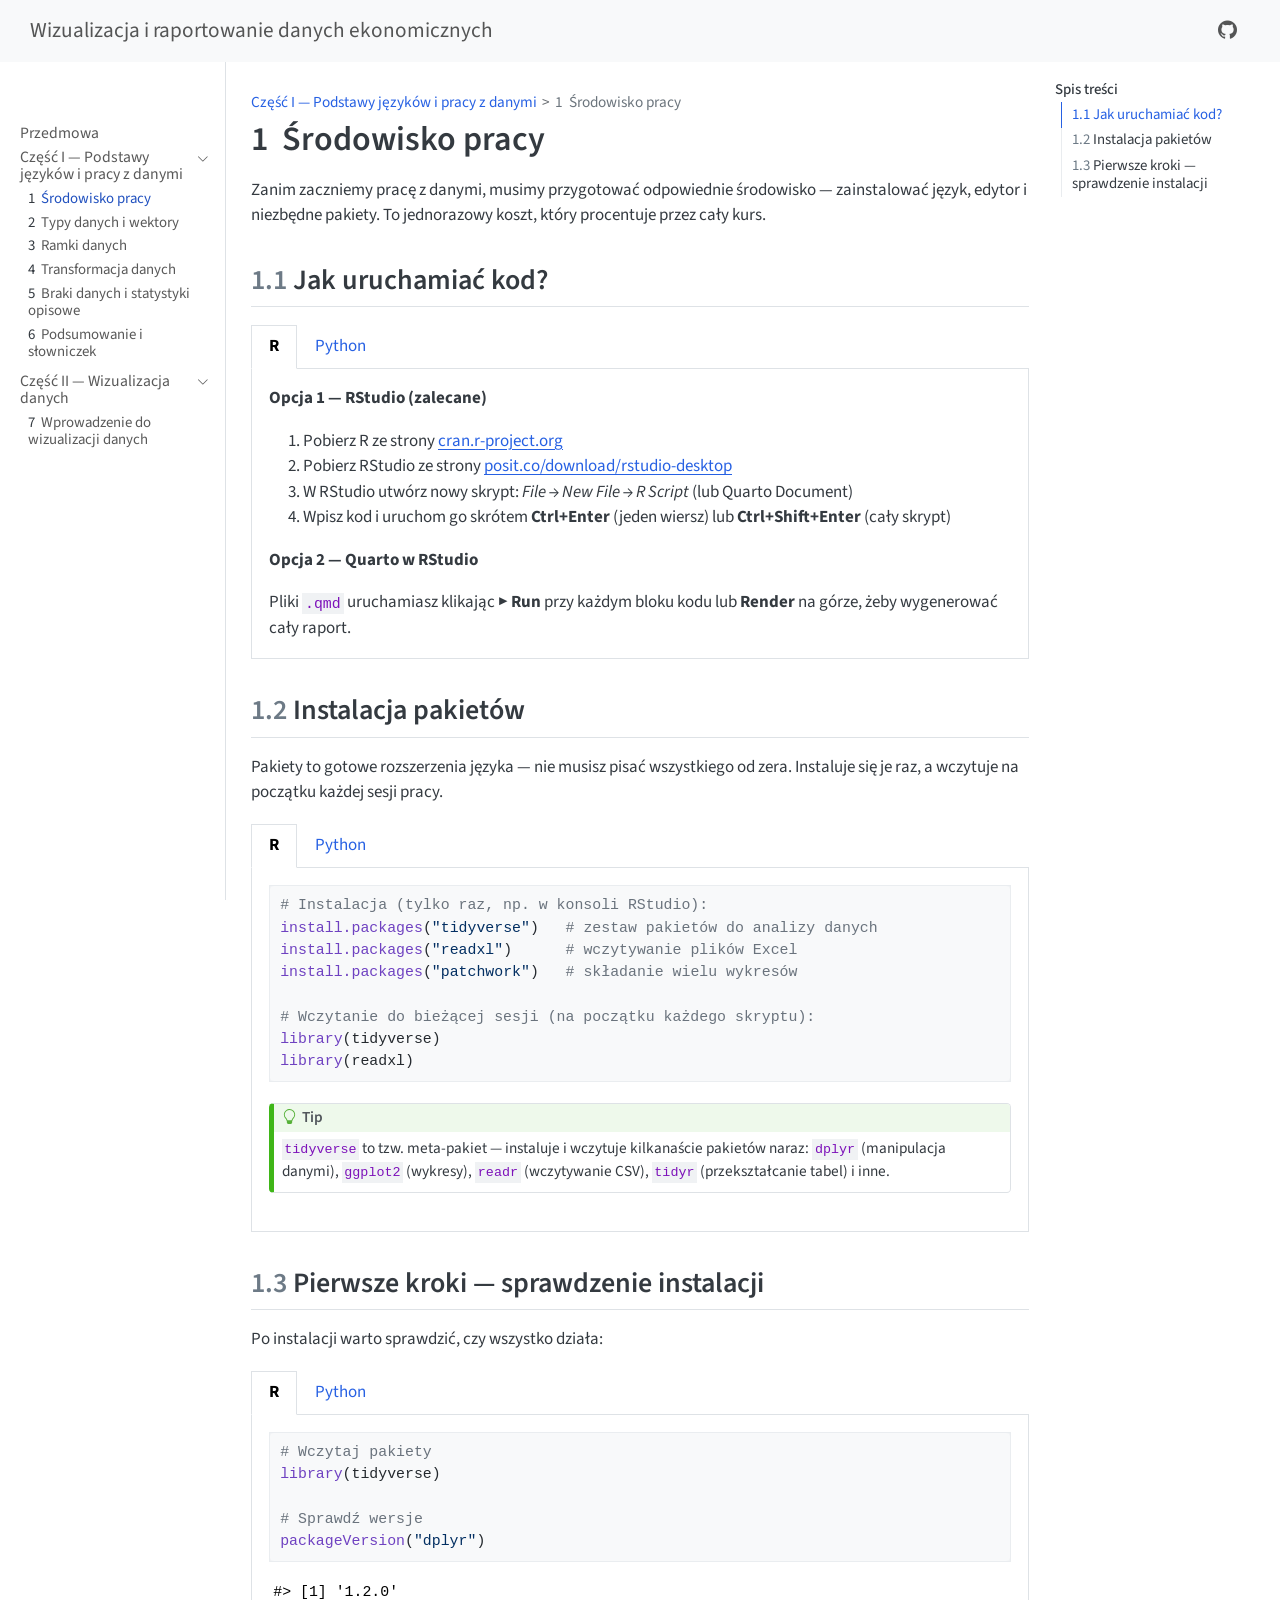
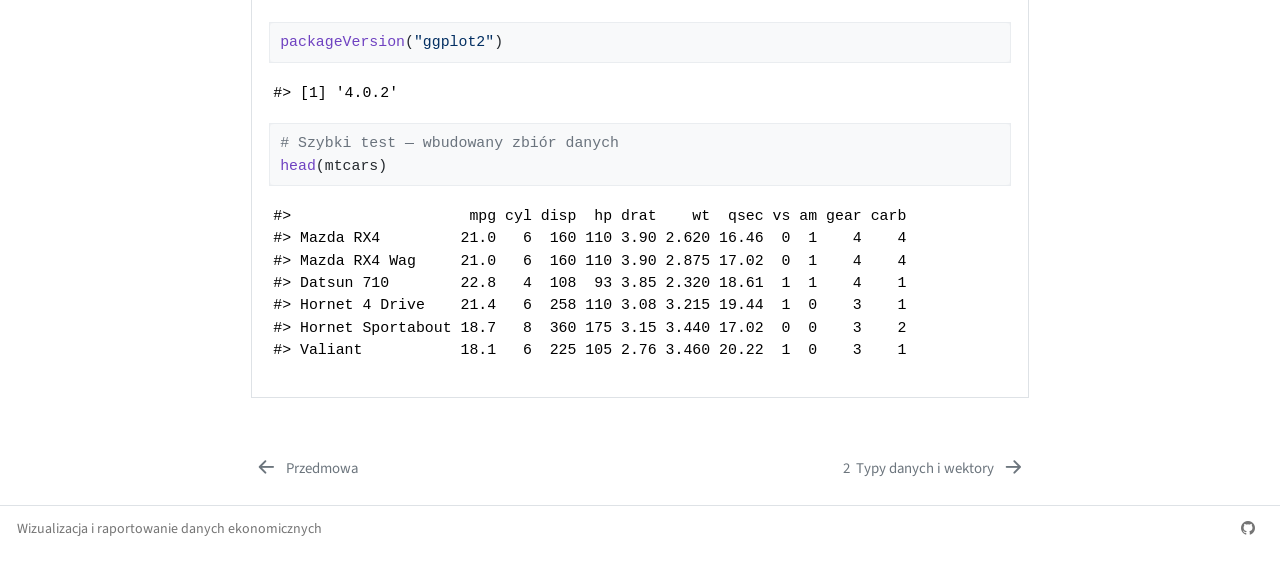
==== commit f84b979f: "Built site for gh-pages" ====
--- a/01_srodowisko.html
+++ b/01_srodowisko.html
@@ -213,6 +213,23 @@
   <div class="sidebar-item-container"> 
   <a href="./08_podsumowanie.html" class="sidebar-item-text sidebar-link">
  <span class="menu-text"><span class="chapter-number">6</span>&nbsp; <span class="chapter-title">Podsumowanie i słowniczek</span></span></a>
+  </div>
+</li>
+      </ul>
+  </li>
+        <li class="sidebar-item sidebar-item-section">
+      <div class="sidebar-item-container"> 
+            <a class="sidebar-item-text sidebar-link text-start" data-bs-toggle="collapse" data-bs-target="#quarto-sidebar-section-2" role="navigation" aria-expanded="true">
+ <span class="menu-text">Część II — Wizualizacja danych</span></a>
+          <a class="sidebar-item-toggle text-start" data-bs-toggle="collapse" data-bs-target="#quarto-sidebar-section-2" role="navigation" aria-expanded="true" aria-label="Toggle section">
+            <i class="bi bi-chevron-right ms-2"></i>
+          </a> 
+      </div>
+      <ul id="quarto-sidebar-section-2" class="collapse list-unstyled sidebar-section depth1 show">  
+          <li class="sidebar-item">
+  <div class="sidebar-item-container"> 
+  <a href="./06_wizualizacja_wprowadzenie.html" class="sidebar-item-text sidebar-link">
+ <span class="menu-text"><span class="chapter-number">7</span>&nbsp; <span class="chapter-title">Wprowadzenie do wizualizacji danych</span></span></a>
   </div>
 </li>
       </ul>
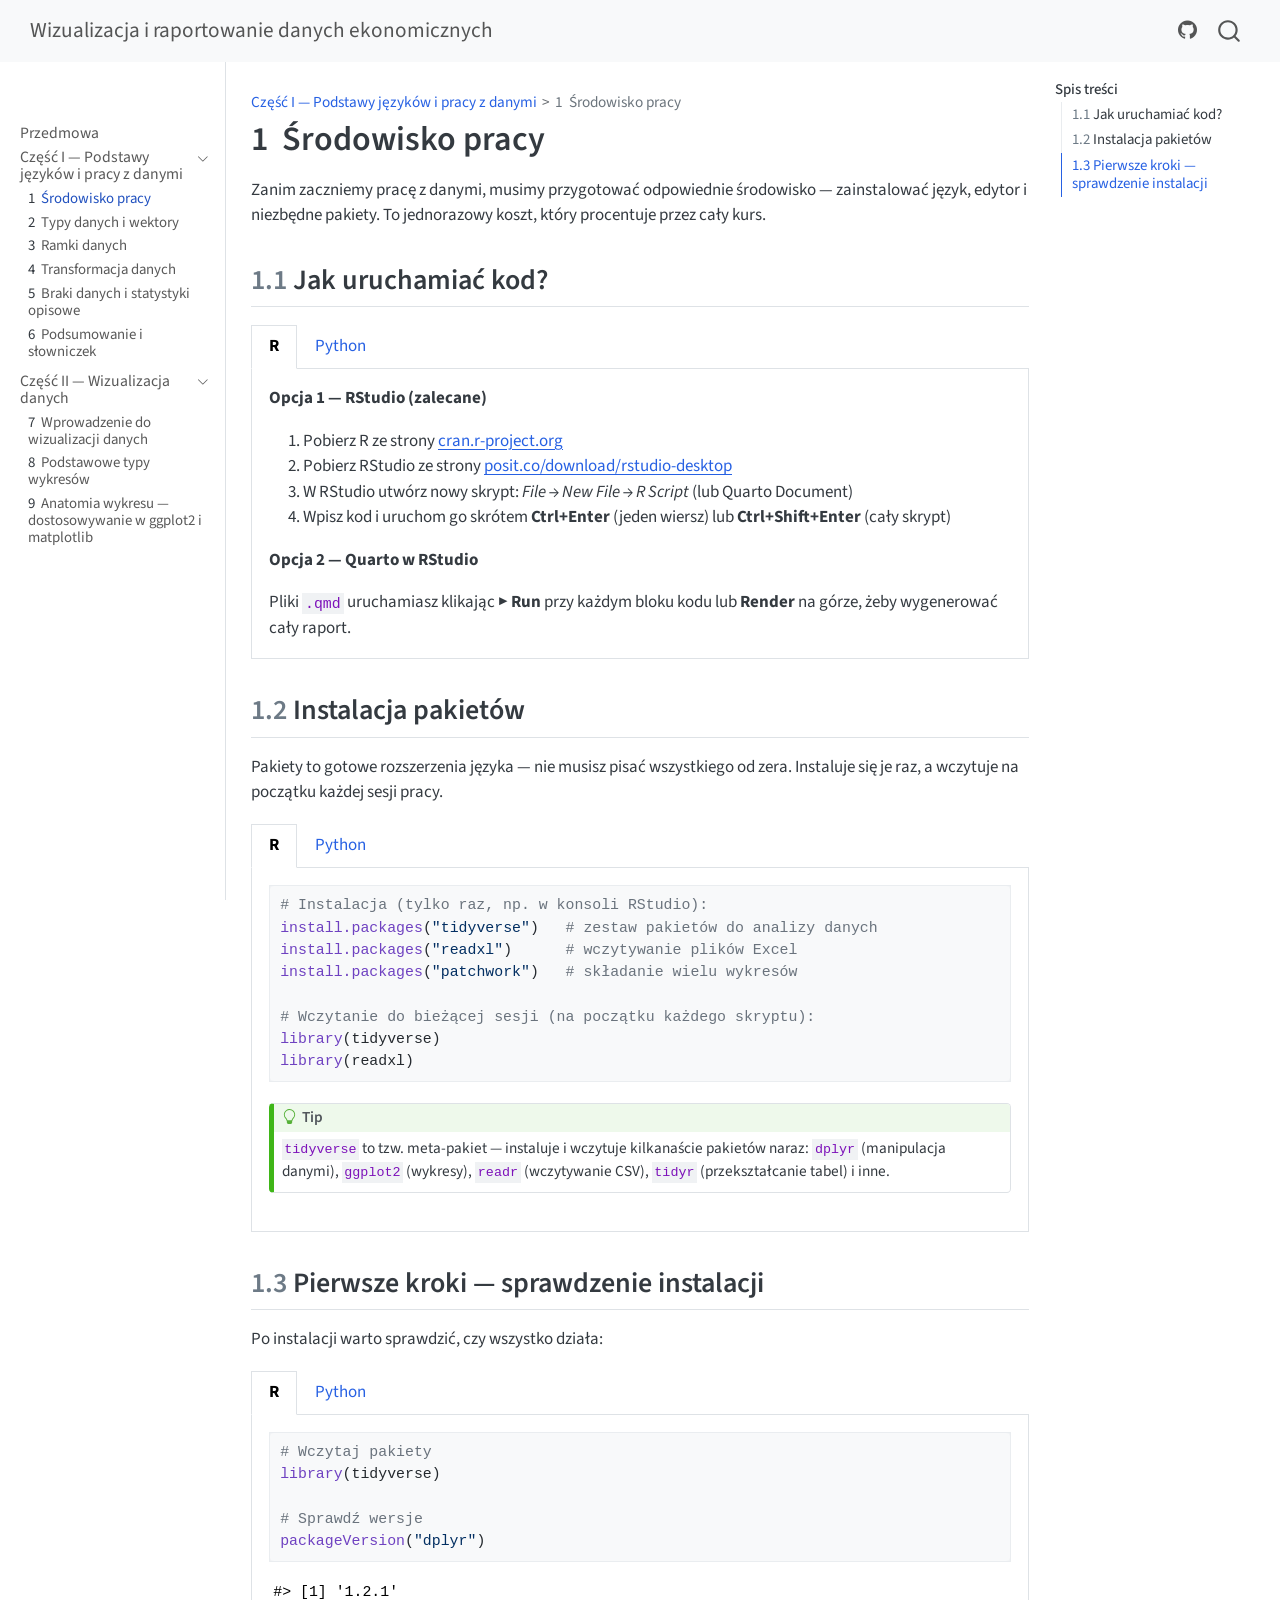
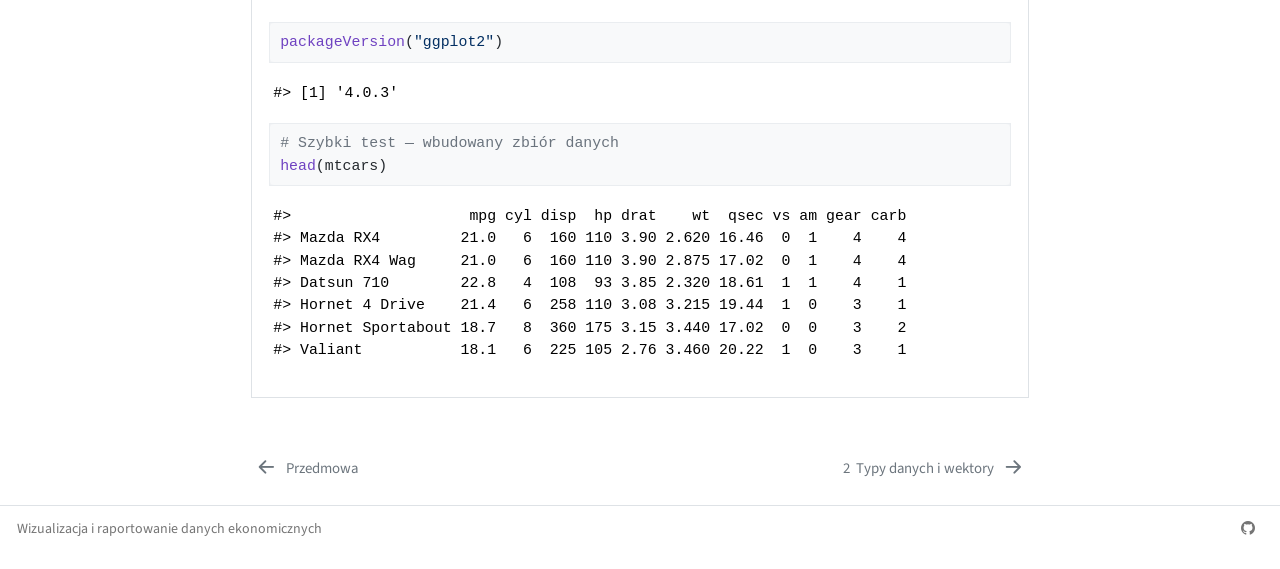
==== commit d5e03a2a: "Built site for gh-pages" ====
--- a/01_srodowisko.html
+++ b/01_srodowisko.html
@@ -2,13 +2,16 @@
 <html xmlns="http://www.w3.org/1999/xhtml" lang="en" xml:lang="en"><head>
 
 <meta charset="utf-8">
-<meta name="generator" content="quarto-1.8.27">
+<meta name="generator" content="quarto-1.9.37">
 
 <meta name="viewport" content="width=device-width, initial-scale=1.0, user-scalable=yes">
 
 
 <title>1&nbsp; Środowisko pracy – Wizualizacja i raportowanie danych ekonomicznych</title>
 <style>
+/* Default styles provided by pandoc.
+** See https://pandoc.org/MANUAL.html#variables-for-html for config info.
+*/
 code{white-space: pre-wrap;}
 span.smallcaps{font-variant: small-caps;}
 div.columns{display: flex; gap: min(4vw, 1.5em);}
@@ -69,15 +72,14 @@
 <link href="./index.html" rel="prev">
 <script src="site_libs/quarto-html/quarto.js" type="module"></script>
 <script src="site_libs/quarto-html/tabsets/tabsets.js" type="module"></script>
-<script src="site_libs/quarto-html/axe/axe-check.js" type="module"></script>
 <script src="site_libs/quarto-html/popper.min.js"></script>
 <script src="site_libs/quarto-html/tippy.umd.min.js"></script>
 <script src="site_libs/quarto-html/anchor.min.js"></script>
 <link href="site_libs/quarto-html/tippy.css" rel="stylesheet">
-<link href="site_libs/quarto-html/quarto-syntax-highlighting-8b4baf804e461d9b72633f0de59a0cac.css" rel="stylesheet" id="quarto-text-highlighting-styles">
+<link href="site_libs/quarto-html/quarto-syntax-highlighting-acf12a64177840b8d86f2d4f01b2e9fb.css" rel="stylesheet" id="quarto-text-highlighting-styles">
 <script src="site_libs/bootstrap/bootstrap.min.js"></script>
 <link href="site_libs/bootstrap/bootstrap-icons.css" rel="stylesheet">
-<link href="site_libs/bootstrap/bootstrap-948d97630917db95f9e1ccdb1810d10a.min.css" rel="stylesheet" append-hash="true" id="quarto-bootstrap" data-mode="light">
+<link href="site_libs/bootstrap/bootstrap-f0977fee5627c876ce4478539771da07.min.css" rel="stylesheet" append-hash="true" id="quarto-bootstrap" data-mode="light">
 <script id="quarto-search-options" type="application/json">{
   "location": "navbar",
   "copy-button": false,
@@ -232,6 +234,18 @@
  <span class="menu-text"><span class="chapter-number">7</span>&nbsp; <span class="chapter-title">Wprowadzenie do wizualizacji danych</span></span></a>
   </div>
 </li>
+          <li class="sidebar-item">
+  <div class="sidebar-item-container"> 
+  <a href="./07a_wykresy_podstawowe.html" class="sidebar-item-text sidebar-link">
+ <span class="menu-text"><span class="chapter-number">8</span>&nbsp; <span class="chapter-title">Podstawowe typy wykresów</span></span></a>
+  </div>
+</li>
+          <li class="sidebar-item">
+  <div class="sidebar-item-container"> 
+  <a href="./07b_anatomia_wykresu.html" class="sidebar-item-text sidebar-link">
+ <span class="menu-text"><span class="chapter-number">9</span>&nbsp; <span class="chapter-title">Anatomia wykresu — dostosowywanie w ggplot2 i matplotlib</span></span></a>
+  </div>
+</li>
       </ul>
   </li>
     </ul>
@@ -381,11 +395,11 @@
 <span id="cb5-4"><a href="#cb5-4" aria-hidden="true" tabindex="-1"></a><span class="co"># Sprawdź wersje</span></span>
 <span id="cb5-5"><a href="#cb5-5" aria-hidden="true" tabindex="-1"></a><span class="fu">packageVersion</span>(<span class="st">"dplyr"</span>)</span></code></pre></div><button title="Copy to Clipboard" class="code-copy-button"><i class="bi"></i></button></div>
 <div class="cell-output cell-output-stdout">
-<pre><code>#&gt; [1] '1.2.0'</code></pre>
+<pre><code>#&gt; [1] '1.2.1'</code></pre>
 </div>
 <div class="code-copy-outer-scaffold"><div class="sourceCode cell-code" id="cb7"><pre class="sourceCode r code-with-copy"><code class="sourceCode r"><span id="cb7-1"><a href="#cb7-1" aria-hidden="true" tabindex="-1"></a><span class="fu">packageVersion</span>(<span class="st">"ggplot2"</span>)</span></code></pre></div><button title="Copy to Clipboard" class="code-copy-button"><i class="bi"></i></button></div>
 <div class="cell-output cell-output-stdout">
-<pre><code>#&gt; [1] '4.0.2'</code></pre>
+<pre><code>#&gt; [1] '4.0.3'</code></pre>
 </div>
 <div class="code-copy-outer-scaffold"><div class="sourceCode cell-code" id="cb9"><pre class="sourceCode r code-with-copy"><code class="sourceCode r"><span id="cb9-1"><a href="#cb9-1" aria-hidden="true" tabindex="-1"></a><span class="co"># Szybki test — wbudowany zbiór danych</span></span>
 <span id="cb9-2"><a href="#cb9-2" aria-hidden="true" tabindex="-1"></a><span class="fu">head</span>(mtcars)</span></code></pre></div><button title="Copy to Clipboard" class="code-copy-button"><i class="bi"></i></button></div>
--- a/site_libs/quarto-html/quarto-syntax-highlighting-acf12a64177840b8d86f2d4f01b2e9fb.css
+++ b/site_libs/quarto-html/quarto-syntax-highlighting-acf12a64177840b8d86f2d4f01b2e9fb.css
@@ -0,0 +1,210 @@
+/* quarto syntax highlight colors */
+:root {
+  --quarto-hl-al-color: #ff5555;
+  --quarto-hl-an-color: #6a737d;
+  --quarto-hl-at-color: #d73a49;
+  --quarto-hl-bn-color: #005cc5;
+  --quarto-hl-bu-color: #d73a49;
+  --quarto-hl-ch-color: #032f62;
+  --quarto-hl-co-color: #6a737d;
+  --quarto-hl-cv-color: #6a737d;
+  --quarto-hl-cn-color: #005cc5;
+  --quarto-hl-cf-color: #d73a49;
+  --quarto-hl-dt-color: #d73a49;
+  --quarto-hl-dv-color: #005cc5;
+  --quarto-hl-do-color: #6a737d;
+  --quarto-hl-er-color: #ff5555;
+  --quarto-hl-ex-color: #d73a49;
+  --quarto-hl-fl-color: #005cc5;
+  --quarto-hl-fu-color: #6f42c1;
+  --quarto-hl-im-color: #032f62;
+  --quarto-hl-in-color: #6a737d;
+  --quarto-hl-kw-color: #d73a49;
+  --quarto-hl-op-color: #24292e;
+  --quarto-hl-pp-color: #d73a49;
+  --quarto-hl-re-color: #6a737d;
+  --quarto-hl-sc-color: #005cc5;
+  --quarto-hl-ss-color: #032f62;
+  --quarto-hl-st-color: #032f62;
+  --quarto-hl-va-color: #e36209;
+  --quarto-hl-vs-color: #032f62;
+  --quarto-hl-wa-color: #ff5555;
+}
+
+/* other quarto variables */
+:root {
+  --quarto-font-monospace: SFMono-Regular, Menlo, Monaco, Consolas, "Liberation Mono", "Courier New", monospace;
+}
+
+/* syntax highlight based on Pandoc's rules */
+pre > code.sourceCode > span {
+  color: #24292e;
+}
+
+code.sourceCode > span {
+  color: #24292e;
+}
+
+div.sourceCode,
+div.sourceCode pre.sourceCode {
+  color: #24292e;
+}
+
+/* Normal */
+code span {
+  color: #24292e;
+}
+
+/* Alert */
+code span.al {
+  font-weight: bold;
+  color: #ff5555;
+}
+
+/* Annotation */
+code span.an {
+  color: #6a737d;
+}
+
+/* Attribute */
+code span.at {
+  color: #d73a49;
+}
+
+/* BaseN */
+code span.bn {
+  color: #005cc5;
+}
+
+/* BuiltIn */
+code span.bu {
+  color: #d73a49;
+}
+
+/* ControlFlow */
+code span.cf {
+  color: #d73a49;
+}
+
+/* Char */
+code span.ch {
+  color: #032f62;
+}
+
+/* Constant */
+code span.cn {
+  color: #005cc5;
+}
+
+/* Comment */
+code span.co {
+  color: #6a737d;
+}
+
+/* CommentVar */
+code span.cv {
+  color: #6a737d;
+}
+
+/* Documentation */
+code span.do {
+  color: #6a737d;
+}
+
+/* DataType */
+code span.dt {
+  color: #d73a49;
+}
+
+/* DecVal */
+code span.dv {
+  color: #005cc5;
+}
+
+/* Error */
+code span.er {
+  color: #ff5555;
+  text-decoration: underline;
+}
+
+/* Extension */
+code span.ex {
+  font-weight: bold;
+  color: #d73a49;
+}
+
+/* Float */
+code span.fl {
+  color: #005cc5;
+}
+
+/* Function */
+code span.fu {
+  color: #6f42c1;
+}
+
+/* Import */
+code span.im {
+  color: #032f62;
+}
+
+/* Information */
+code span.in {
+  color: #6a737d;
+}
+
+/* Keyword */
+code span.kw {
+  color: #d73a49;
+}
+
+/* Operator */
+code span.op {
+  color: #24292e;
+}
+
+/* Preprocessor */
+code span.pp {
+  color: #d73a49;
+}
+
+/* RegionMarker */
+code span.re {
+  color: #6a737d;
+}
+
+/* SpecialChar */
+code span.sc {
+  color: #005cc5;
+}
+
+/* SpecialString */
+code span.ss {
+  color: #032f62;
+}
+
+/* String */
+code span.st {
+  color: #032f62;
+}
+
+/* Variable */
+code span.va {
+  color: #e36209;
+}
+
+/* VerbatimString */
+code span.vs {
+  color: #032f62;
+}
+
+/* Warning */
+code span.wa {
+  color: #ff5555;
+}
+
+.prevent-inlining {
+  content: "</";
+}
+
+/*# sourceMappingURL=e41d78b1f7017e44483b7fefd7a010af.css.map */
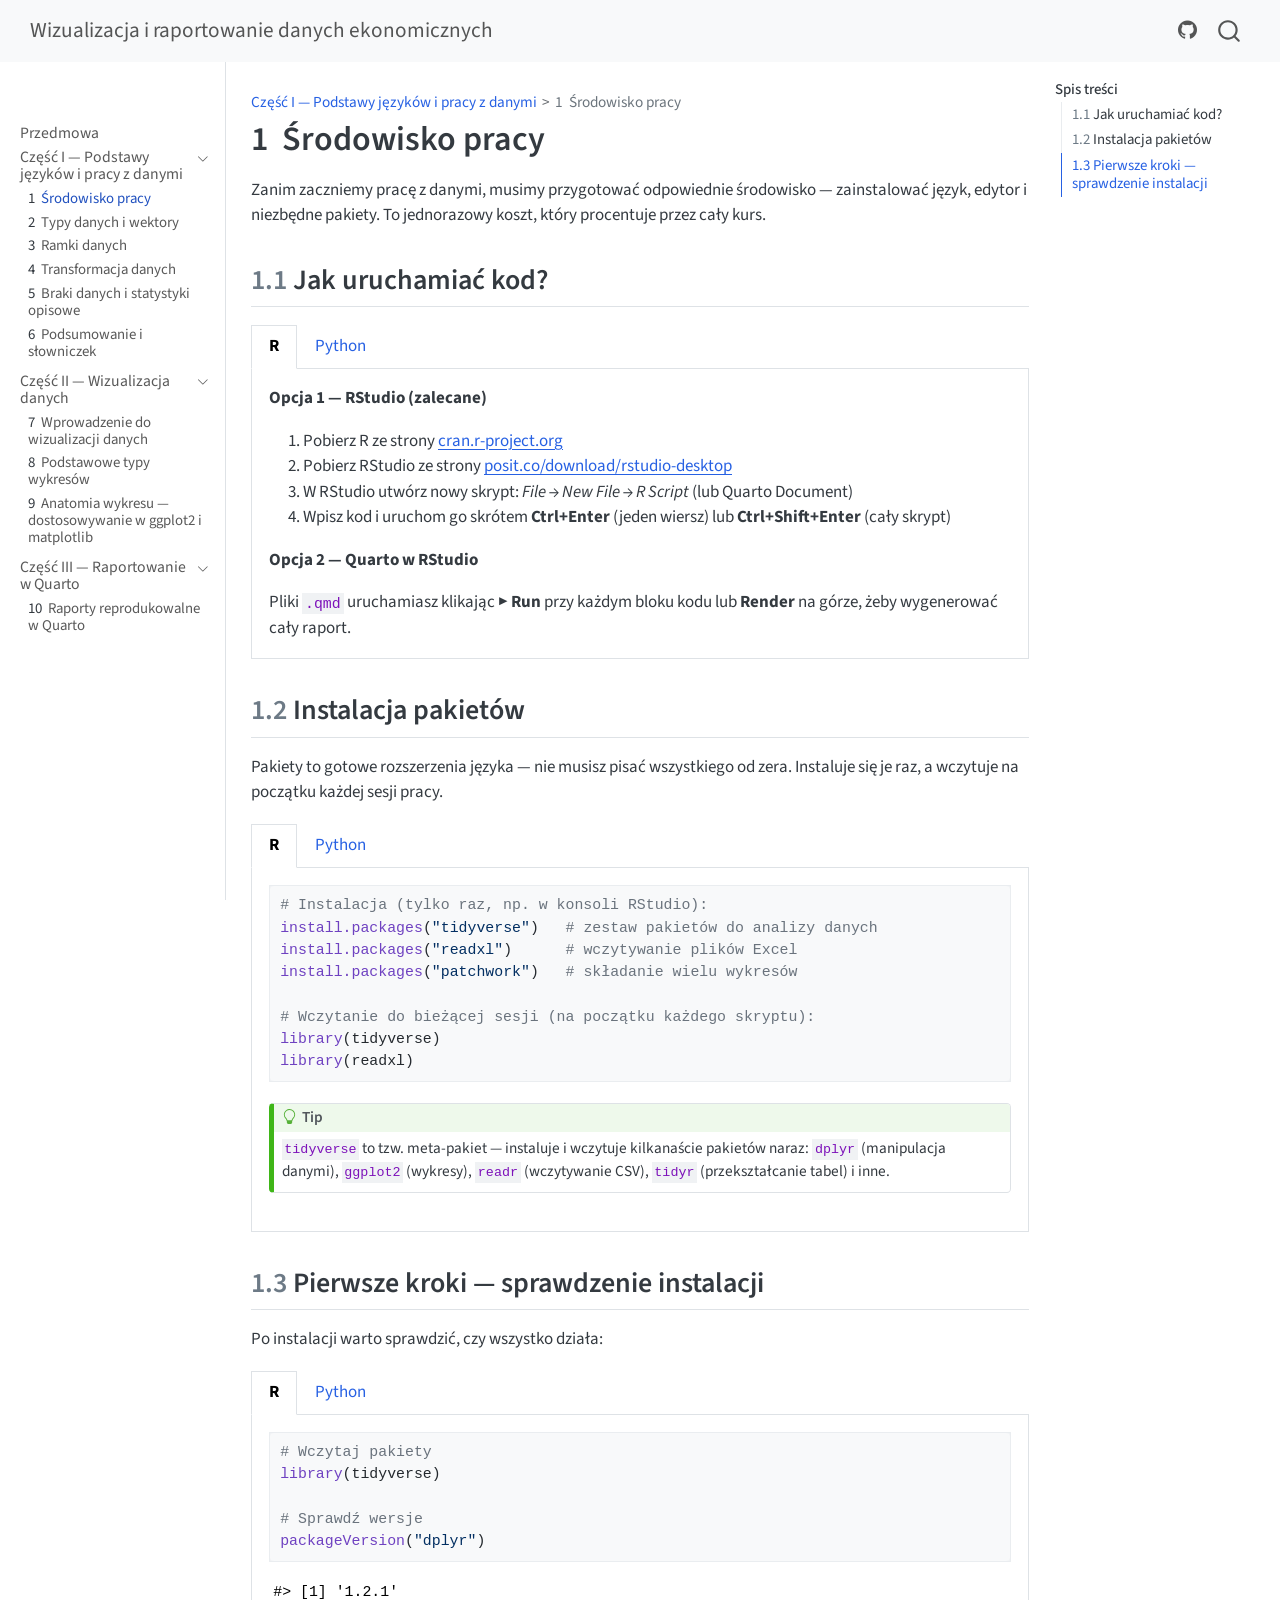
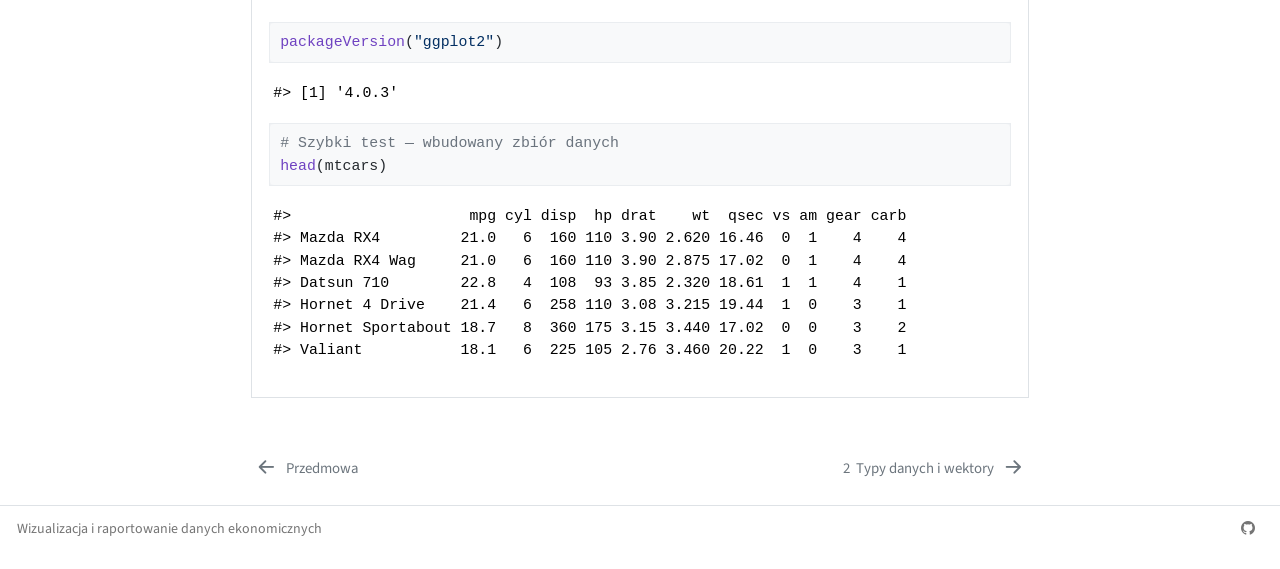
==== commit fe30e8bb: "Built site for gh-pages" ====
--- a/01_srodowisko.html
+++ b/01_srodowisko.html
@@ -79,7 +79,7 @@
 <link href="site_libs/quarto-html/quarto-syntax-highlighting-acf12a64177840b8d86f2d4f01b2e9fb.css" rel="stylesheet" id="quarto-text-highlighting-styles">
 <script src="site_libs/bootstrap/bootstrap.min.js"></script>
 <link href="site_libs/bootstrap/bootstrap-icons.css" rel="stylesheet">
-<link href="site_libs/bootstrap/bootstrap-f0977fee5627c876ce4478539771da07.min.css" rel="stylesheet" append-hash="true" id="quarto-bootstrap" data-mode="light">
+<link href="site_libs/bootstrap/bootstrap-af3b44b46cba74a7a9aab75eb0a791d3.min.css" rel="stylesheet" append-hash="true" id="quarto-bootstrap" data-mode="light">
 <script id="quarto-search-options" type="application/json">{
   "location": "navbar",
   "copy-button": false,
@@ -244,6 +244,23 @@
   <div class="sidebar-item-container"> 
   <a href="./07b_anatomia_wykresu.html" class="sidebar-item-text sidebar-link">
  <span class="menu-text"><span class="chapter-number">9</span>&nbsp; <span class="chapter-title">Anatomia wykresu — dostosowywanie w ggplot2 i matplotlib</span></span></a>
+  </div>
+</li>
+      </ul>
+  </li>
+        <li class="sidebar-item sidebar-item-section">
+      <div class="sidebar-item-container"> 
+            <a class="sidebar-item-text sidebar-link text-start" data-bs-toggle="collapse" data-bs-target="#quarto-sidebar-section-3" role="navigation" aria-expanded="true">
+ <span class="menu-text">Część III — Raportowanie w Quarto</span></a>
+          <a class="sidebar-item-toggle text-start" data-bs-toggle="collapse" data-bs-target="#quarto-sidebar-section-3" role="navigation" aria-expanded="true" aria-label="Toggle section">
+            <i class="bi bi-chevron-right ms-2"></i>
+          </a> 
+      </div>
+      <ul id="quarto-sidebar-section-3" class="collapse list-unstyled sidebar-section depth1 show">  
+          <li class="sidebar-item">
+  <div class="sidebar-item-container"> 
+  <a href="./09_raporty_quarto.html" class="sidebar-item-text sidebar-link">
+ <span class="menu-text"><span class="chapter-number">10</span>&nbsp; <span class="chapter-title">Raporty reprodukowalne w Quarto</span></span></a>
   </div>
 </li>
       </ul>
